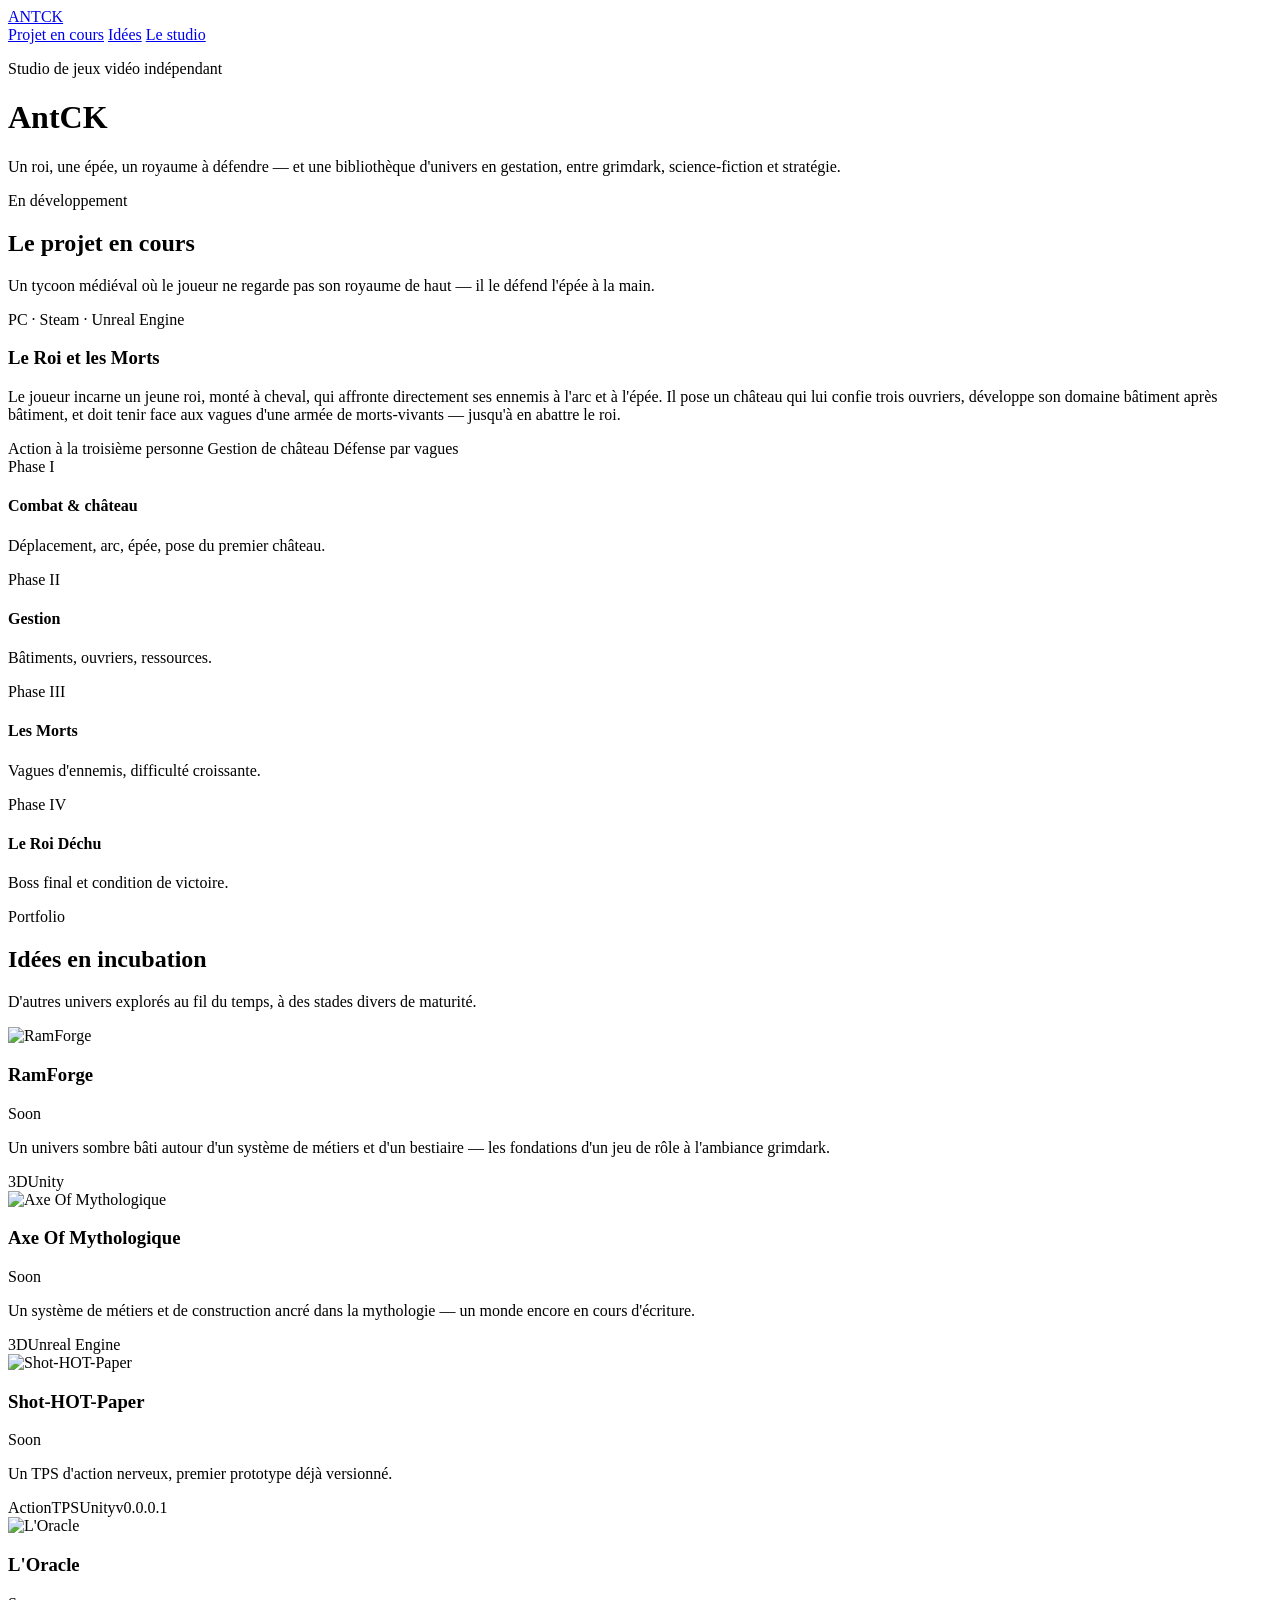
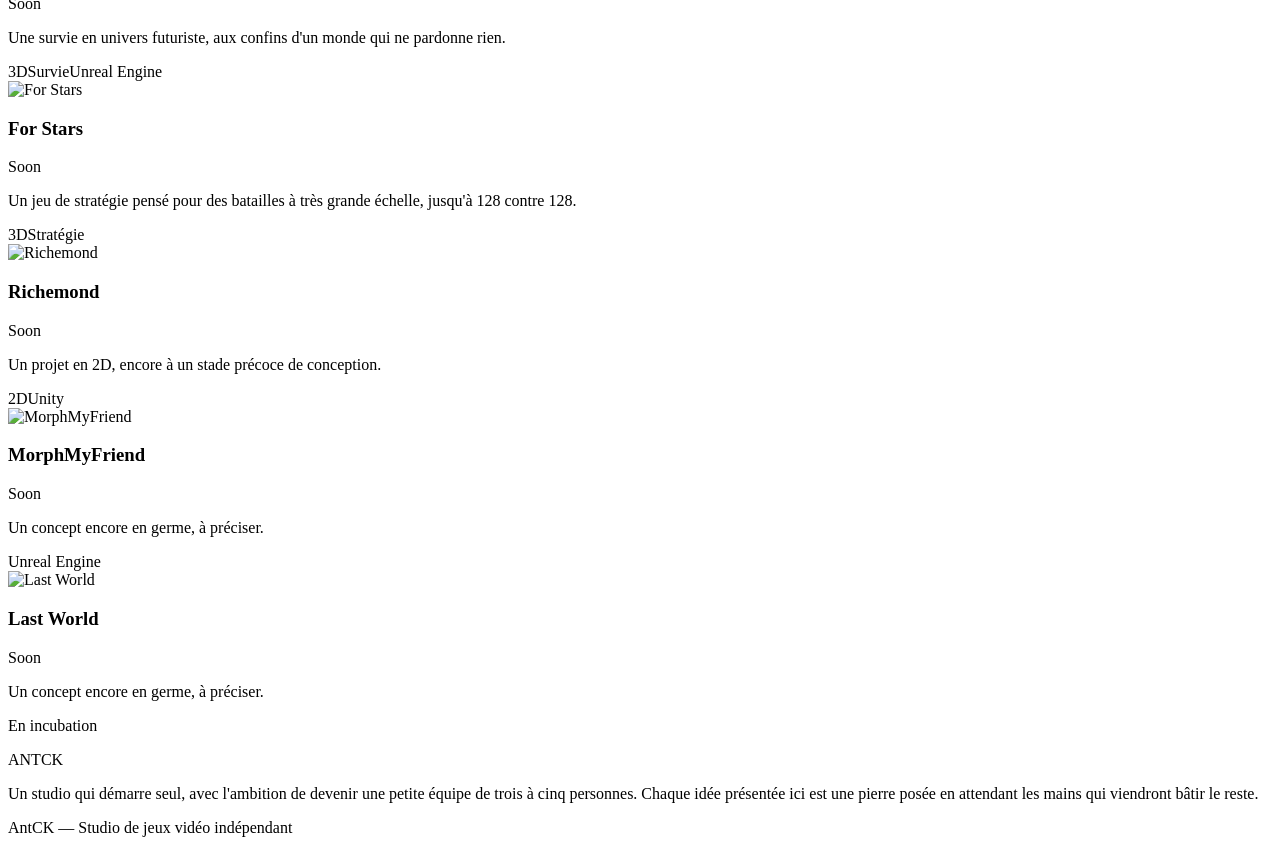
==== index.html @ a29fc3ea "Add files via upload" ====
<!DOCTYPE html>
<html lang="fr">
<head>
<meta charset="UTF-8">
<meta name="viewport" content="width=device-width, initial-scale=1.0">
<title>AntCK — Studio de jeux vidéo</title>
<meta name="description" content="AntCK, studio de jeux vidéo indépendant. Idées, prototypes et projet en cours.">
<link rel="preconnect" href="https://fonts.googleapis.com">
<link rel="preconnect" href="https://fonts.gstatic.com" crossorigin>
<link href="https://fonts.googleapis.com/css2?family=Cinzel:wght@500;600;700&family=Spectral:ital,wght@0,400;0,500;1,400&family=JetBrains+Mono:wght@400;500&display=swap" rel="stylesheet">
<link rel="stylesheet" href="assets/css/style.css">
</head>
<body>
<div class="grain"></div>

<nav class="nav">
  <a href="#top" class="nav__mark">ANTCK</a>
  <div class="nav__links">
    <a href="#projet">Projet en cours</a>
    <a href="#idees">Idées</a>
    <a href="#studio">Le studio</a>
  </div>
</nav>

<header class="hero" id="top">
  <p class="hero__eyebrow">Studio de jeux vidéo indépendant</p>
  <h1 class="hero__title">AntCK</h1>
  <p class="hero__subtitle">Un roi, une épée, un royaume à défendre — et une bibliothèque d'univers en gestation, entre grimdark, science-fiction et stratégie.</p>
  <div class="hero__divider"></div>
</header>

<section class="section" id="projet">
  <div class="container">
    <div class="section__head">
      <p class="section__eyebrow">En développement</p>
      <h2 class="section__title">Le projet en cours</h2>
      <p class="section__lede">Un tycoon médiéval où le joueur ne regarde pas son royaume de haut — il le défend l'épée à la main.</p>
    </div>

    <article class="featured">
      <div class="featured__body">
        <span class="featured__tag">PC · Steam · Unreal Engine</span>
        <h3 class="featured__title">Le Roi et les Morts</h3>
        <p class="featured__desc">
          Le joueur incarne un jeune roi, monté à cheval, qui affronte directement ses ennemis à l'arc et à l'épée.
          Il pose un château qui lui confie trois ouvriers, développe son domaine bâtiment après bâtiment,
          et doit tenir face aux vagues d'une armée de morts-vivants — jusqu'à en abattre le roi.
        </p>
        <div class="featured__meta">
          <span class="pill">Action à la troisième personne</span>
          <span class="pill">Gestion de château</span>
          <span class="pill">Défense par vagues</span>
        </div>
      </div>
      <div class="phases">
        <div class="phase">
          <span class="phase__num">Phase I</span>
          <h4 class="phase__title">Combat &amp; château</h4>
          <p class="phase__desc">Déplacement, arc, épée, pose du premier château.</p>
        </div>
        <div class="phase">
          <span class="phase__num">Phase II</span>
          <h4 class="phase__title">Gestion</h4>
          <p class="phase__desc">Bâtiments, ouvriers, ressources.</p>
        </div>
        <div class="phase">
          <span class="phase__num">Phase III</span>
          <h4 class="phase__title">Les Morts</h4>
          <p class="phase__desc">Vagues d'ennemis, difficulté croissante.</p>
        </div>
        <div class="phase">
          <span class="phase__num">Phase IV</span>
          <h4 class="phase__title">Le Roi Déchu</h4>
          <p class="phase__desc">Boss final et condition de victoire.</p>
        </div>
      </div>
    </article>
  </div>
</section>

<section class="section" id="idees">
  <div class="container">
    <div class="section__head">
      <p class="section__eyebrow">Portfolio</p>
      <h2 class="section__title">Idées en incubation</h2>
      <p class="section__lede">D'autres univers explorés au fil du temps, à des stades divers de maturité.</p>
    </div>

    <div class="grid">

      <article class="card">
        <div class="card__image"><img src="assets/img/ramforge.jpg" alt="RamForge"></div>
        <div class="card__body">
          <div class="card__top">
            <h3 class="card__title">RamForge</h3>
            <span class="seal">Soon</span>
          </div>
          <p class="card__desc">Un univers sombre bâti autour d'un système de métiers et d'un bestiaire — les fondations d'un jeu de rôle à l'ambiance grimdark.</p>
          <div class="card__tags">
            <span class="tag">3D</span><span class="tag">Unity</span>
          </div>
        </div>
      </article>

      <article class="card">
        <div class="card__image"><img src="assets/img/axe-of-mythologique.jpg" alt="Axe Of Mythologique"></div>
        <div class="card__body">
          <div class="card__top">
            <h3 class="card__title">Axe Of Mythologique</h3>
            <span class="seal">Soon</span>
          </div>
          <p class="card__desc">Un système de métiers et de construction ancré dans la mythologie — un monde encore en cours d'écriture.</p>
          <div class="card__tags">
            <span class="tag">3D</span><span class="tag">Unreal Engine</span>
          </div>
        </div>
      </article>

      <article class="card">
        <div class="card__image"><img src="assets/img/shot-hot-paper.jpg" alt="Shot-HOT-Paper"></div>
        <div class="card__body">
          <div class="card__top">
            <h3 class="card__title">Shot-HOT-Paper</h3>
            <span class="seal">Soon</span>
          </div>
          <p class="card__desc">Un TPS d'action nerveux, premier prototype déjà versionné.</p>
          <div class="card__tags">
            <span class="tag">Action</span><span class="tag">TPS</span><span class="tag">Unity</span><span class="tag">v0.0.0.1</span>
          </div>
        </div>
      </article>

      <article class="card">
        <div class="card__image"><img src="assets/img/loracle.jpg" alt="L'Oracle"></div>
        <div class="card__body">
          <div class="card__top">
            <h3 class="card__title">L'Oracle</h3>
            <span class="seal">Soon</span>
          </div>
          <p class="card__desc">Une survie en univers futuriste, aux confins d'un monde qui ne pardonne rien.</p>
          <div class="card__tags">
            <span class="tag">3D</span><span class="tag">Survie</span><span class="tag">Unreal Engine</span>
          </div>
        </div>
      </article>

      <article class="card">
        <div class="card__image"><img src="assets/img/for-stars.jpg" alt="For Stars"></div>
        <div class="card__body">
          <div class="card__top">
            <h3 class="card__title">For Stars</h3>
            <span class="seal">Soon</span>
          </div>
          <p class="card__desc">Un jeu de stratégie pensé pour des batailles à très grande échelle, jusqu'à 128 contre 128.</p>
          <div class="card__tags">
            <span class="tag">3D</span><span class="tag">Stratégie</span>
          </div>
        </div>
      </article>

      <article class="card">
        <div class="card__image"><img src="assets/img/richemond.jpg" alt="Richemond"></div>
        <div class="card__body">
          <div class="card__top">
            <h3 class="card__title">Richemond</h3>
            <span class="seal">Soon</span>
          </div>
          <p class="card__desc">Un projet en 2D, encore à un stade précoce de conception.</p>
          <div class="card__tags">
            <span class="tag">2D</span><span class="tag">Unity</span>
          </div>
        </div>
      </article>

      <article class="card">
        <div class="card__image"><img src="assets/img/morphmyfriend.jpg" alt="MorphMyFriend"></div>
        <div class="card__body">
          <div class="card__top">
            <h3 class="card__title">MorphMyFriend</h3>
            <span class="seal">Soon</span>
          </div>
          <p class="card__desc">Un concept encore en germe, à préciser.</p>
          <div class="card__tags">
            <span class="tag">Unreal Engine</span>
          </div>
        </div>
      </article>

      <article class="card">
        <div class="card__image"><img src="assets/img/last-world.jpg" alt="Last World"></div>
        <div class="card__body">
          <div class="card__top">
            <h3 class="card__title">Last World</h3>
            <span class="seal">Soon</span>
          </div>
          <p class="card__desc">Un concept encore en germe, à préciser.</p>
          <div class="card__tags">
            <span class="tag">En incubation</span>
          </div>
        </div>
      </article>

    </div>
  </div>
</section>

<section class="section" id="studio">
  <div class="container studio">
    <p class="studio__name">ANTCK</p>
    <p class="studio__text">
      Un studio qui démarre seul, avec l'ambition de devenir une petite équipe de trois à cinq personnes.
      Chaque idée présentée ici est une pierre posée en attendant les mains qui viendront bâtir le reste.
    </p>
  </div>
</section>

<footer class="footer">
  AntCK — Studio de jeux vidéo indépendant
</footer>

</body>
</html>
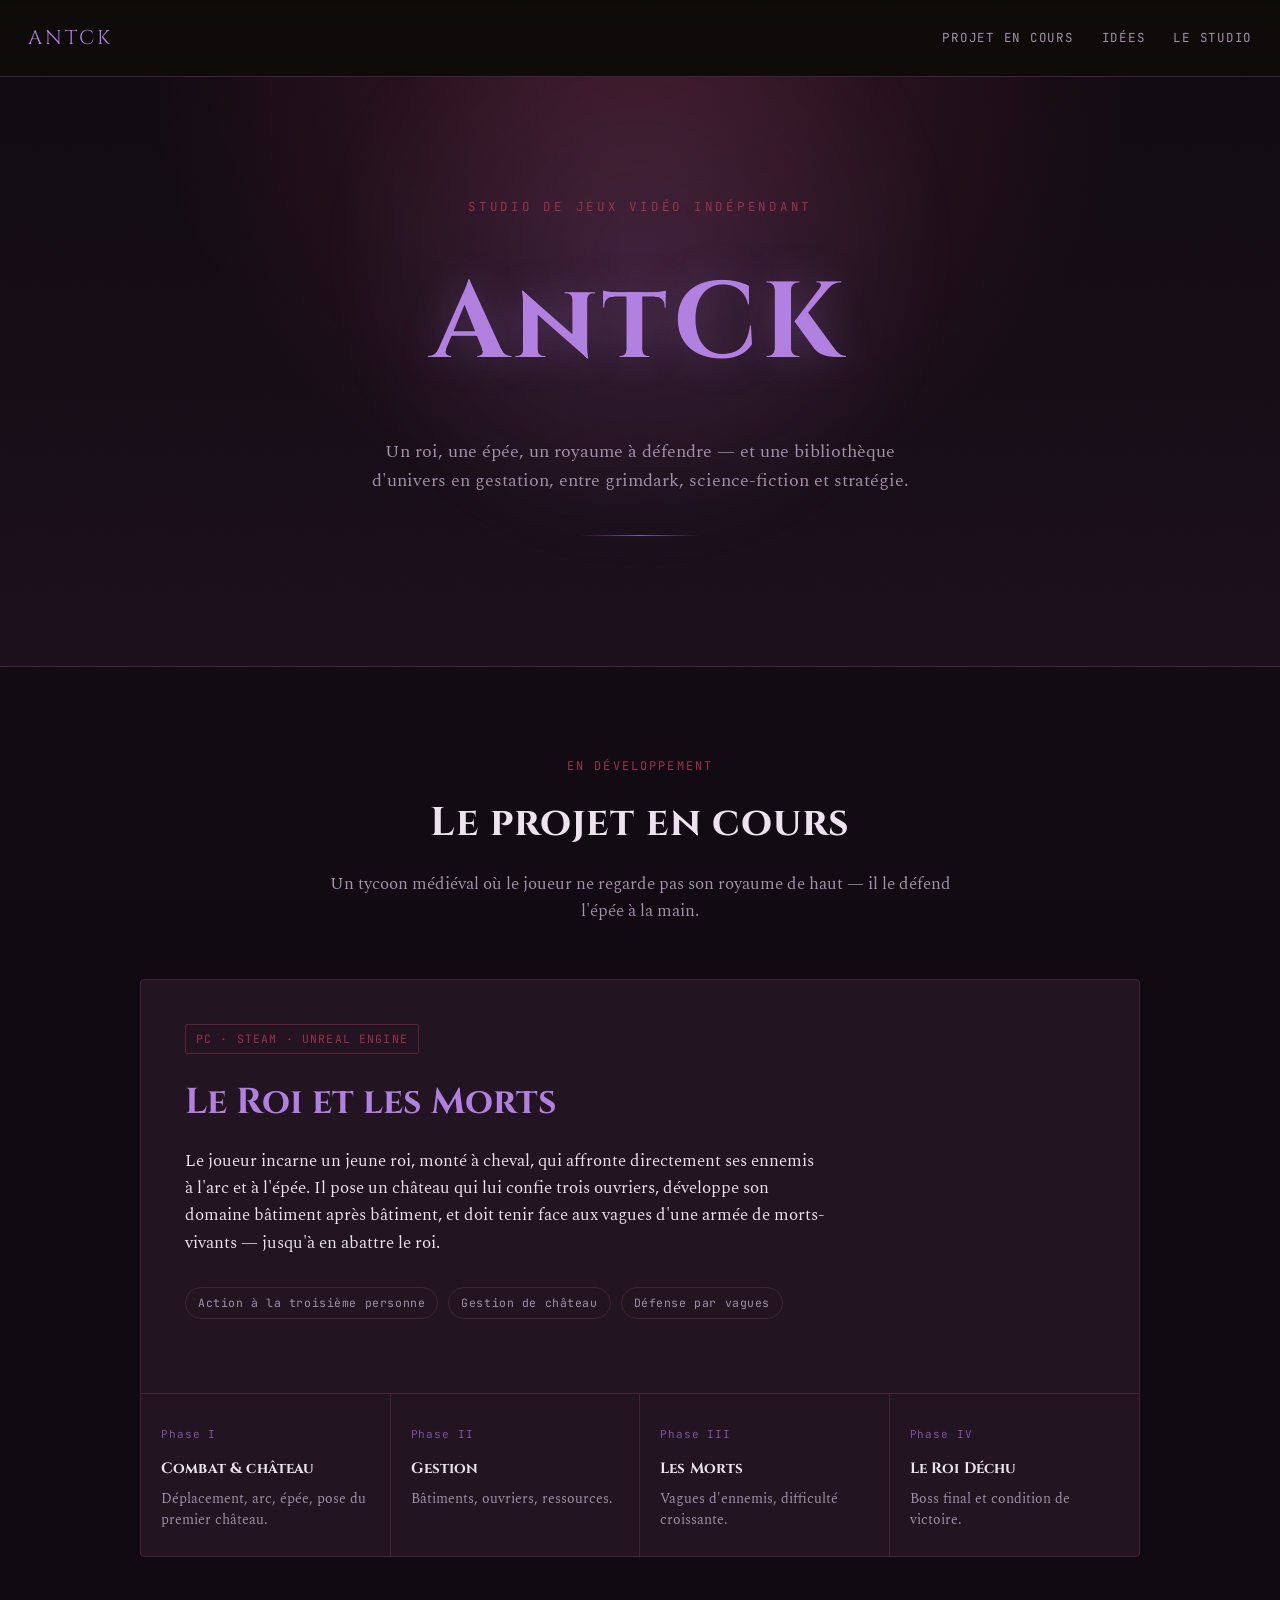
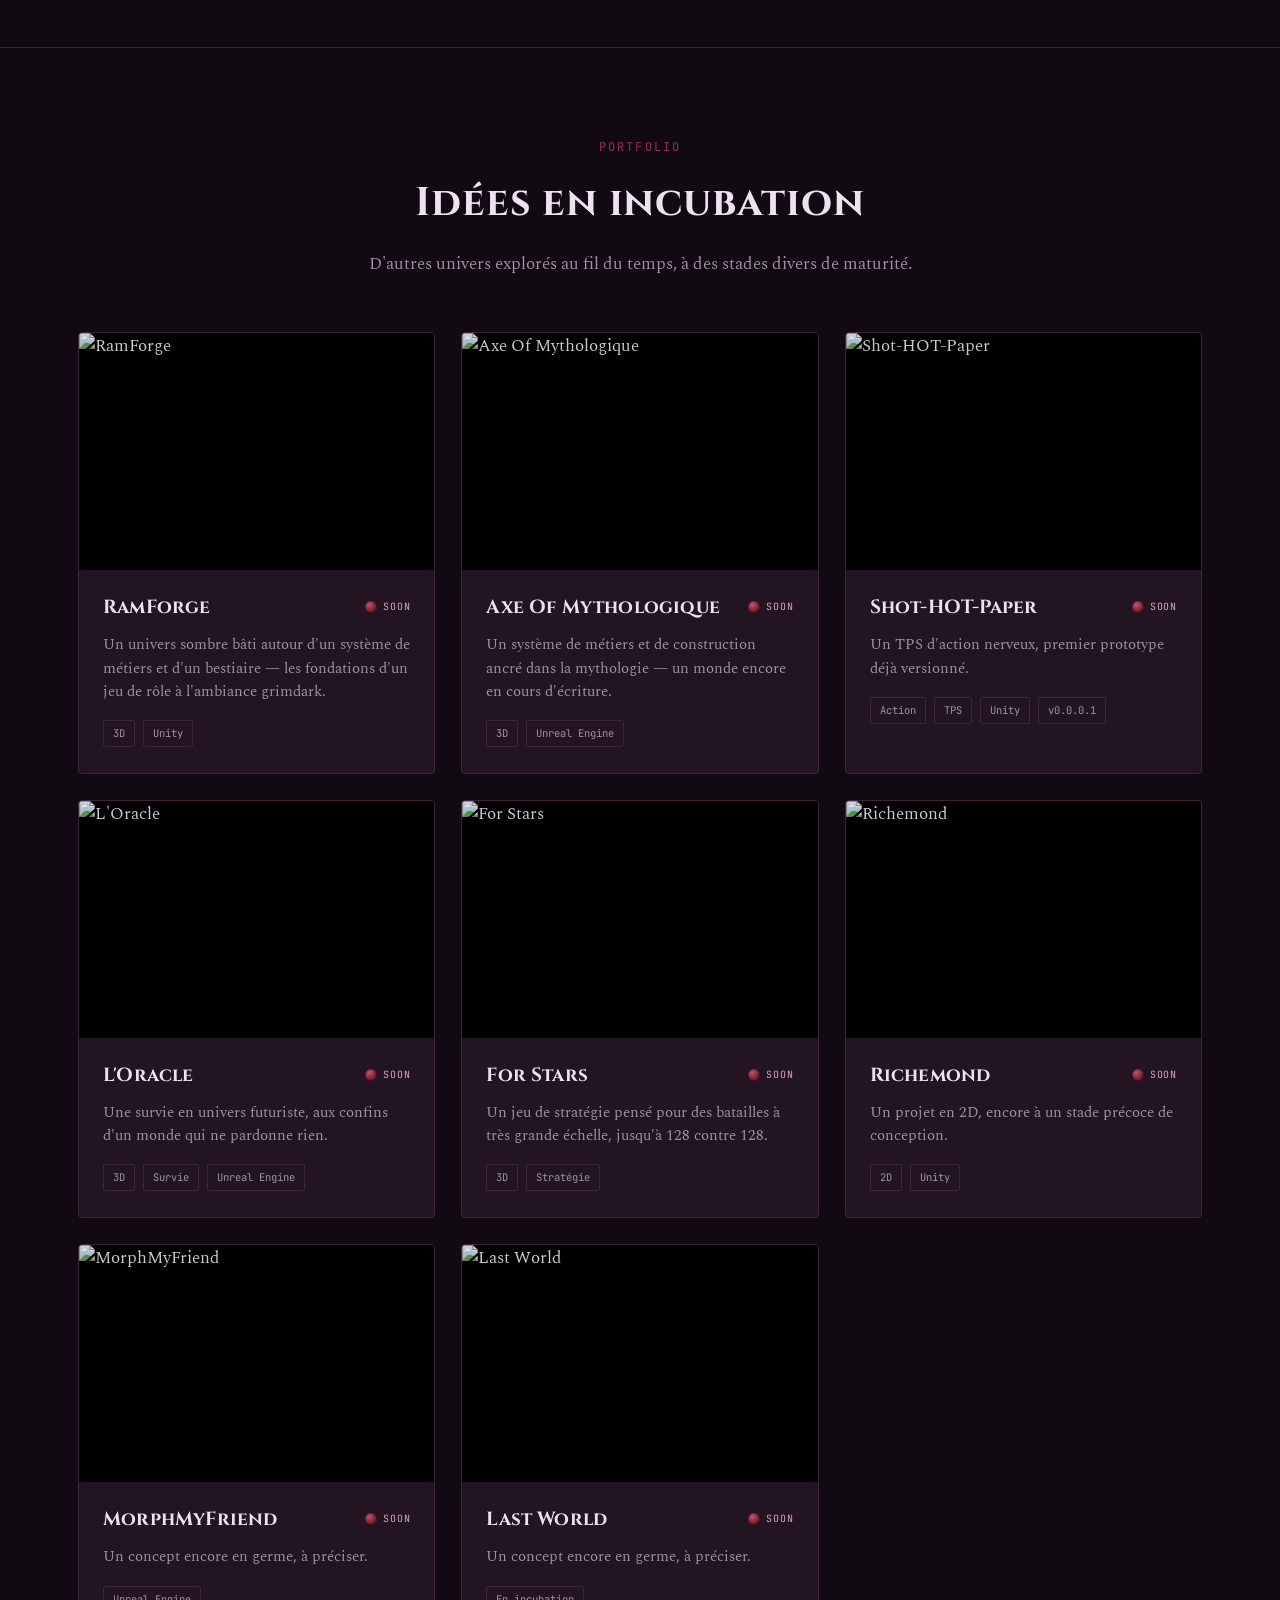
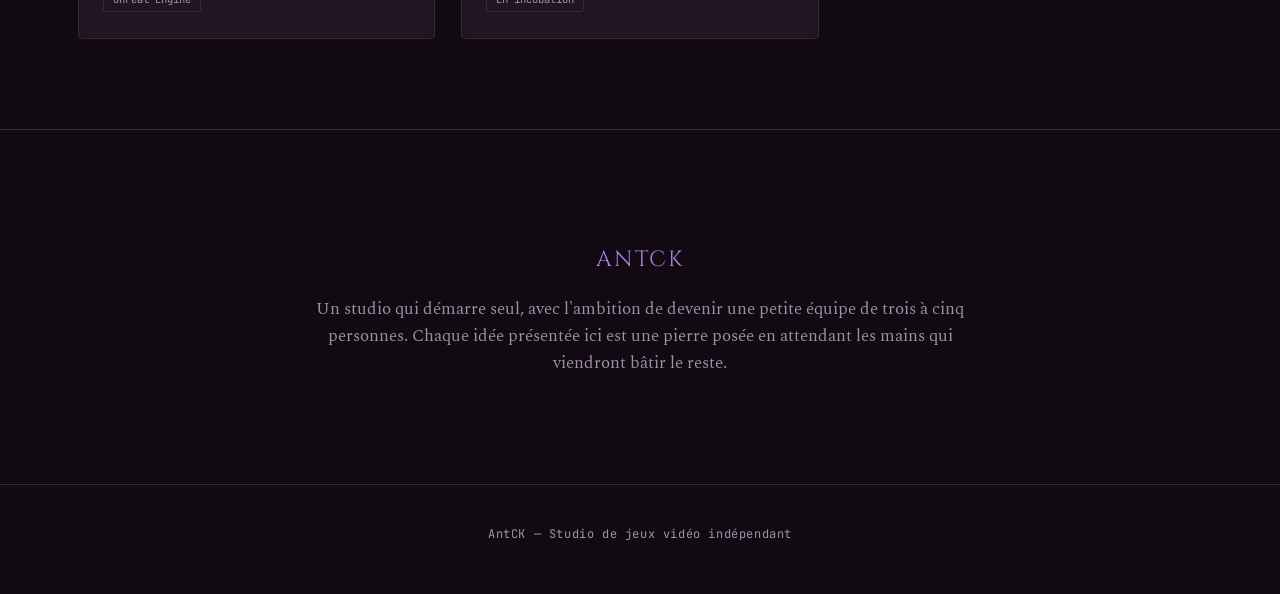
==== commit eb0c455a: "Update image source paths in index.html" ====
--- a/index.html
+++ b/index.html
@@ -8,7 +8,7 @@
 <link rel="preconnect" href="https://fonts.googleapis.com">
 <link rel="preconnect" href="https://fonts.gstatic.com" crossorigin>
 <link href="https://fonts.googleapis.com/css2?family=Cinzel:wght@500;600;700&family=Spectral:ital,wght@0,400;0,500;1,400&family=JetBrains+Mono:wght@400;500&display=swap" rel="stylesheet">
-<link rel="stylesheet" href="assets/css/style.css">
+<link rel="stylesheet" href="style.css">
 </head>
 <body>
 <div class="grain"></div>
@@ -89,7 +89,7 @@
     <div class="grid">
 
       <article class="card">
-        <div class="card__image"><img src="assets/img/ramforge.jpg" alt="RamForge"></div>
+        <div class="card__image"><img src="ramforge.jpg" alt="RamForge"></div>
         <div class="card__body">
           <div class="card__top">
             <h3 class="card__title">RamForge</h3>
@@ -103,7 +103,7 @@
       </article>
 
       <article class="card">
-        <div class="card__image"><img src="assets/img/axe-of-mythologique.jpg" alt="Axe Of Mythologique"></div>
+        <div class="card__image"><img src="axe-of-mythologique.jpg" alt="Axe Of Mythologique"></div>
         <div class="card__body">
           <div class="card__top">
             <h3 class="card__title">Axe Of Mythologique</h3>
@@ -117,7 +117,7 @@
       </article>
 
       <article class="card">
-        <div class="card__image"><img src="assets/img/shot-hot-paper.jpg" alt="Shot-HOT-Paper"></div>
+        <div class="card__image"><img src="shot-hot-paper.jpg" alt="Shot-HOT-Paper"></div>
         <div class="card__body">
           <div class="card__top">
             <h3 class="card__title">Shot-HOT-Paper</h3>
@@ -131,7 +131,7 @@
       </article>
 
       <article class="card">
-        <div class="card__image"><img src="assets/img/loracle.jpg" alt="L'Oracle"></div>
+        <div class="card__image"><img src="loracle.jpg" alt="L'Oracle"></div>
         <div class="card__body">
           <div class="card__top">
             <h3 class="card__title">L'Oracle</h3>
@@ -145,7 +145,7 @@
       </article>
 
       <article class="card">
-        <div class="card__image"><img src="assets/img/for-stars.jpg" alt="For Stars"></div>
+        <div class="card__image"><img src="for-stars.jpg" alt="For Stars"></div>
         <div class="card__body">
           <div class="card__top">
             <h3 class="card__title">For Stars</h3>
@@ -159,7 +159,7 @@
       </article>
 
       <article class="card">
-        <div class="card__image"><img src="assets/img/richemond.jpg" alt="Richemond"></div>
+        <div class="card__image"><img src="richemond.jpg" alt="Richemond"></div>
         <div class="card__body">
           <div class="card__top">
             <h3 class="card__title">Richemond</h3>
@@ -173,7 +173,7 @@
       </article>
 
       <article class="card">
-        <div class="card__image"><img src="assets/img/morphmyfriend.jpg" alt="MorphMyFriend"></div>
+        <div class="card__image"><img src="morphmyfriend.jpg" alt="MorphMyFriend"></div>
         <div class="card__body">
           <div class="card__top">
             <h3 class="card__title">MorphMyFriend</h3>
@@ -187,7 +187,7 @@
       </article>
 
       <article class="card">
-        <div class="card__image"><img src="assets/img/last-world.jpg" alt="Last World"></div>
+        <div class="card__image"><img src="last-world.jpg" alt="Last World"></div>
         <div class="card__body">
           <div class="card__top">
             <h3 class="card__title">Last World</h3>
--- a/style.css
+++ b/style.css
@@ -0,0 +1,419 @@
+/* =========================================================
+   AntCK — style tokens
+   Couleur : nuit aubergine + violet royal + bordeaux profond
+   Type    : Cinzel (display, capitales gravées) / Spectral (corps)
+             / JetBrains Mono (étiquettes, statuts)
+   Signature : sceau de cire bordeaux posé sur chaque statut
+   ========================================================= */
+
+:root {
+  --bg:         #110a12;
+  --bg-alt:     #1b0f1b;
+  --bg-card:    #221420;
+  --line:       #3d2438;
+  --gold:       #b07fe0;
+  --gold-dim:   #7c53a3;
+  --ember:      #9c3049;
+  --ember-dim:  #601f30;
+  --ink:        #ece3ee;
+  --muted:      #a290a8;
+  --seal:       #6e1526;
+
+  --display: "Cinzel", serif;
+  --body:    "Spectral", serif;
+  --mono:    "JetBrains Mono", monospace;
+}
+
+* { box-sizing: border-box; }
+
+html { scroll-behavior: smooth; }
+
+body {
+  margin: 0;
+  background: var(--bg);
+  color: var(--ink);
+  font-family: var(--body);
+  font-size: 17px;
+  line-height: 1.6;
+}
+
+img { max-width: 100%; display: block; }
+
+a { color: inherit; }
+
+.container {
+  max-width: 1180px;
+  margin: 0 auto;
+  padding: 0 28px;
+}
+
+/* ---------- Ambient texture ---------- */
+.grain {
+  position: fixed;
+  inset: 0;
+  pointer-events: none;
+  z-index: 5;
+  opacity: 0.05;
+  background-image: url("data:image/svg+xml,%3Csvg xmlns='http://www.w3.org/2000/svg' width='120' height='120'%3E%3Cfilter id='n'%3E%3CfeTurbulence type='fractalNoise' baseFrequency='0.9' numOctaves='2' stitchTiles='stitch'/%3E%3C/filter%3E%3Crect width='100%25' height='100%25' filter='url(%23n)'/%3E%3C/svg%3E");
+  mix-blend-mode: overlay;
+}
+
+/* ---------- Nav ---------- */
+.nav {
+  position: sticky;
+  top: 0;
+  z-index: 20;
+  display: flex;
+  align-items: center;
+  justify-content: space-between;
+  padding: 22px 28px;
+  background: linear-gradient(to bottom, rgba(14,12,9,0.96), rgba(14,12,9,0.75));
+  border-bottom: 1px solid var(--line);
+  backdrop-filter: blur(6px);
+}
+
+.nav__mark {
+  font-family: var(--display);
+  letter-spacing: 0.14em;
+  font-size: 20px;
+  color: var(--gold);
+  text-decoration: none;
+}
+
+.nav__links {
+  display: flex;
+  gap: 28px;
+  font-family: var(--mono);
+  font-size: 12.5px;
+  letter-spacing: 0.06em;
+  text-transform: uppercase;
+}
+
+.nav__links a { text-decoration: none; color: var(--muted); transition: color 0.2s ease; }
+.nav__links a:hover { color: var(--gold); }
+
+/* ---------- Hero ---------- */
+.hero {
+  position: relative;
+  padding: 120px 28px 90px;
+  text-align: center;
+  overflow: hidden;
+  background:
+    radial-gradient(ellipse at 50% -10%, rgba(156,48,73,0.30), transparent 55%),
+    linear-gradient(180deg, var(--bg) 0%, var(--bg-alt) 100%);
+}
+
+.hero::before {
+  content: "";
+  position: absolute;
+  left: 50%;
+  top: 30%;
+  width: 640px;
+  height: 640px;
+  transform: translate(-50%, -50%);
+  background: radial-gradient(circle, rgba(176,127,224,0.14), transparent 70%);
+  filter: blur(4px);
+}
+
+.hero__eyebrow {
+  position: relative;
+  font-family: var(--mono);
+  font-size: 12.5px;
+  letter-spacing: 0.22em;
+  text-transform: uppercase;
+  color: var(--ember);
+  margin: 0 0 22px;
+}
+
+.hero__title {
+  position: relative;
+  font-family: var(--display);
+  font-size: clamp(52px, 9vw, 108px);
+  letter-spacing: 0.05em;
+  margin: 0;
+  color: var(--gold);
+  text-shadow: 0 0 40px rgba(176,127,224,0.30);
+}
+
+.hero__subtitle {
+  position: relative;
+  max-width: 560px;
+  margin: 26px auto 0;
+  color: var(--muted);
+  font-size: 18px;
+}
+
+.hero__divider {
+  position: relative;
+  width: 120px;
+  height: 1px;
+  margin: 40px auto;
+  background: linear-gradient(90deg, transparent, var(--gold-dim), transparent);
+}
+
+/* ---------- Section headers ---------- */
+.section {
+  padding: 90px 28px;
+  border-top: 1px solid var(--line);
+}
+
+.section__head {
+  max-width: 640px;
+  margin: 0 auto 54px;
+  text-align: center;
+}
+
+.section__eyebrow {
+  font-family: var(--mono);
+  font-size: 12px;
+  letter-spacing: 0.18em;
+  text-transform: uppercase;
+  color: var(--ember);
+  margin: 0 0 14px;
+}
+
+.section__title {
+  font-family: var(--display);
+  font-size: clamp(28px, 4vw, 40px);
+  color: var(--ink);
+  margin: 0 0 16px;
+  letter-spacing: 0.02em;
+}
+
+.section__lede {
+  color: var(--muted);
+  margin: 0;
+}
+
+/* ---------- Featured project ---------- */
+.featured {
+  max-width: 1000px;
+  margin: 0 auto;
+  background: var(--bg-card);
+  border: 1px solid var(--line);
+  border-radius: 4px;
+  overflow: hidden;
+  display: grid;
+  grid-template-columns: 1fr;
+}
+
+.featured__body { padding: 44px 44px 40px; }
+
+.featured__tag {
+  display: inline-flex;
+  align-items: center;
+  gap: 8px;
+  font-family: var(--mono);
+  font-size: 11.5px;
+  letter-spacing: 0.1em;
+  text-transform: uppercase;
+  color: var(--ember);
+  border: 1px solid var(--ember-dim);
+  padding: 5px 10px;
+  border-radius: 2px;
+  margin-bottom: 20px;
+}
+
+.featured__title {
+  font-family: var(--display);
+  font-size: clamp(26px, 3.4vw, 36px);
+  color: var(--gold);
+  margin: 0 0 16px;
+}
+
+.featured__desc {
+  color: var(--ink);
+  max-width: 640px;
+  margin: 0 0 30px;
+}
+
+.featured__meta {
+  display: flex;
+  flex-wrap: wrap;
+  gap: 10px;
+  margin-bottom: 34px;
+}
+
+.pill {
+  font-family: var(--mono);
+  font-size: 11.5px;
+  letter-spacing: 0.05em;
+  color: var(--muted);
+  border: 1px solid var(--line);
+  padding: 6px 12px;
+  border-radius: 20px;
+}
+
+/* Phase timeline — a real sequence, so numbering is meaningful here */
+.phases {
+  display: grid;
+  grid-template-columns: repeat(4, 1fr);
+  gap: 0;
+  border-top: 1px solid var(--line);
+}
+
+.phase {
+  padding: 26px 20px;
+  border-right: 1px solid var(--line);
+  position: relative;
+}
+
+.phase:last-child { border-right: none; }
+
+.phase__num {
+  font-family: var(--mono);
+  font-size: 11px;
+  color: var(--gold-dim);
+  letter-spacing: 0.08em;
+}
+
+.phase__title {
+  font-family: var(--display);
+  font-size: 15px;
+  color: var(--ink);
+  margin: 10px 0 8px;
+  letter-spacing: 0.01em;
+}
+
+.phase__desc {
+  font-size: 13.5px;
+  color: var(--muted);
+  margin: 0;
+  line-height: 1.5;
+}
+
+/* ---------- Idea grid ---------- */
+.grid {
+  max-width: 1180px;
+  margin: 0 auto;
+  display: grid;
+  grid-template-columns: repeat(auto-fill, minmax(300px, 1fr));
+  gap: 26px;
+}
+
+.card {
+  background: var(--bg-card);
+  border: 1px solid var(--line);
+  border-radius: 4px;
+  overflow: hidden;
+  transition: border-color 0.25s ease, transform 0.25s ease;
+}
+
+.card:hover {
+  border-color: var(--gold-dim);
+  transform: translateY(-3px);
+}
+
+.card__image {
+  aspect-ratio: 3 / 2;
+  overflow: hidden;
+  background: #000;
+}
+
+.card__image img {
+  width: 100%;
+  height: 100%;
+  object-fit: cover;
+  opacity: 0.88;
+}
+
+.card__body { padding: 22px 24px 26px; }
+
+.card__top {
+  display: flex;
+  align-items: center;
+  justify-content: space-between;
+  margin-bottom: 12px;
+}
+
+.card__title {
+  font-family: var(--display);
+  font-size: 19px;
+  color: var(--ink);
+  margin: 0;
+  letter-spacing: 0.01em;
+}
+
+/* Signature element: wax-seal status marker */
+.seal {
+  display: inline-flex;
+  align-items: center;
+  gap: 6px;
+  font-family: var(--mono);
+  font-size: 10px;
+  letter-spacing: 0.08em;
+  text-transform: uppercase;
+  color: #d9a9c0;
+  flex-shrink: 0;
+}
+
+.seal::before {
+  content: "";
+  width: 12px;
+  height: 12px;
+  border-radius: 50%;
+  background: radial-gradient(circle at 35% 30%, #c05270, var(--seal) 70%);
+  box-shadow: inset 0 0 0 1px rgba(0,0,0,0.3);
+}
+
+.card__desc {
+  font-size: 14.5px;
+  color: var(--muted);
+  margin: 0 0 16px;
+}
+
+.card__tags {
+  display: flex;
+  flex-wrap: wrap;
+  gap: 8px;
+}
+
+.tag {
+  font-family: var(--mono);
+  font-size: 10.5px;
+  color: var(--muted);
+  border: 1px solid var(--line);
+  padding: 4px 9px;
+  border-radius: 2px;
+}
+
+/* ---------- Studio section ---------- */
+.studio {
+  max-width: 720px;
+  margin: 0 auto;
+  text-align: center;
+}
+
+.studio__name {
+  font-family: var(--display);
+  font-size: 22px;
+  color: var(--gold);
+  letter-spacing: 0.08em;
+  margin-bottom: 18px;
+}
+
+.studio__text { color: var(--muted); }
+
+/* ---------- Footer ---------- */
+.footer {
+  padding: 40px 28px 50px;
+  text-align: center;
+  border-top: 1px solid var(--line);
+  color: var(--muted);
+  font-family: var(--mono);
+  font-size: 12px;
+  letter-spacing: 0.05em;
+}
+
+/* ---------- Responsive ---------- */
+@media (max-width: 700px) {
+  .phases { grid-template-columns: 1fr 1fr; }
+  .phase { border-bottom: 1px solid var(--line); }
+  .phase:nth-child(2n) { border-right: none; }
+  .nav__links { display: none; }
+}
+
+@media (prefers-reduced-motion: reduce) {
+  html { scroll-behavior: auto; }
+  .card { transition: none; }
+}
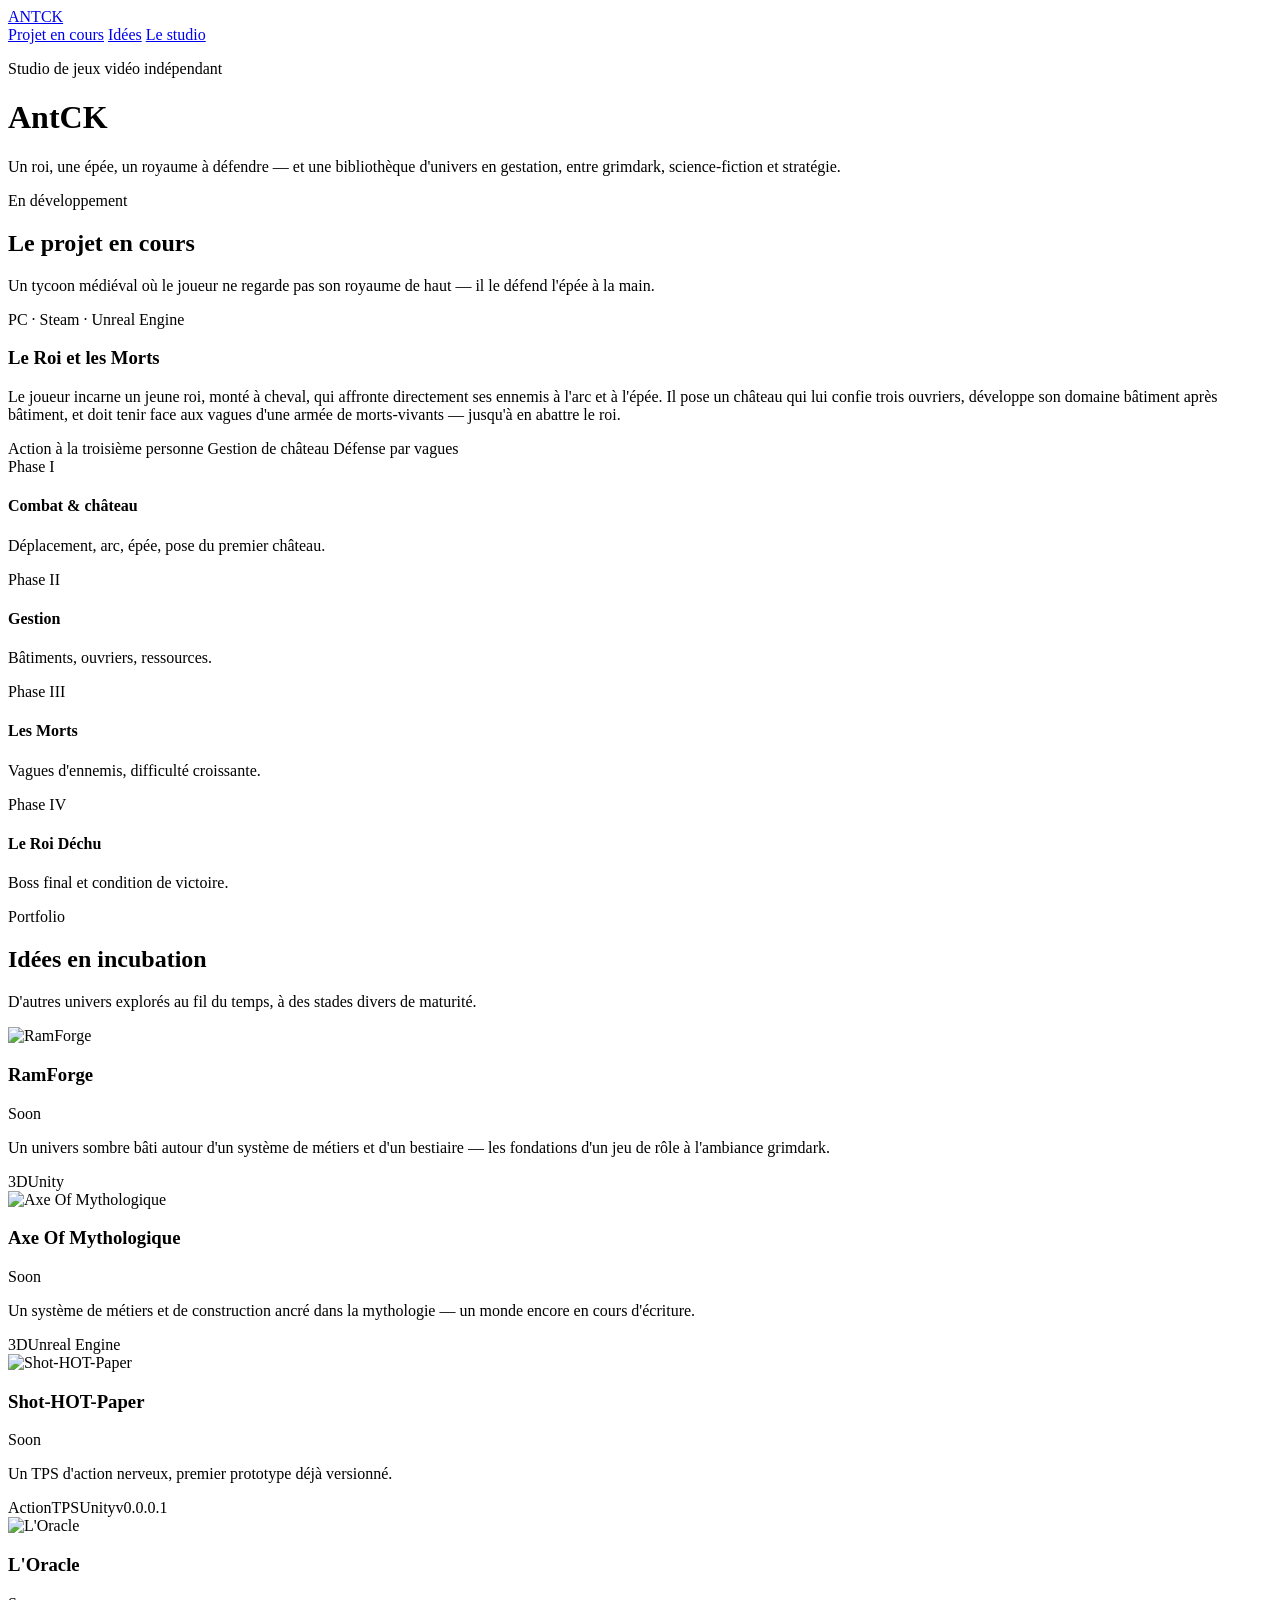
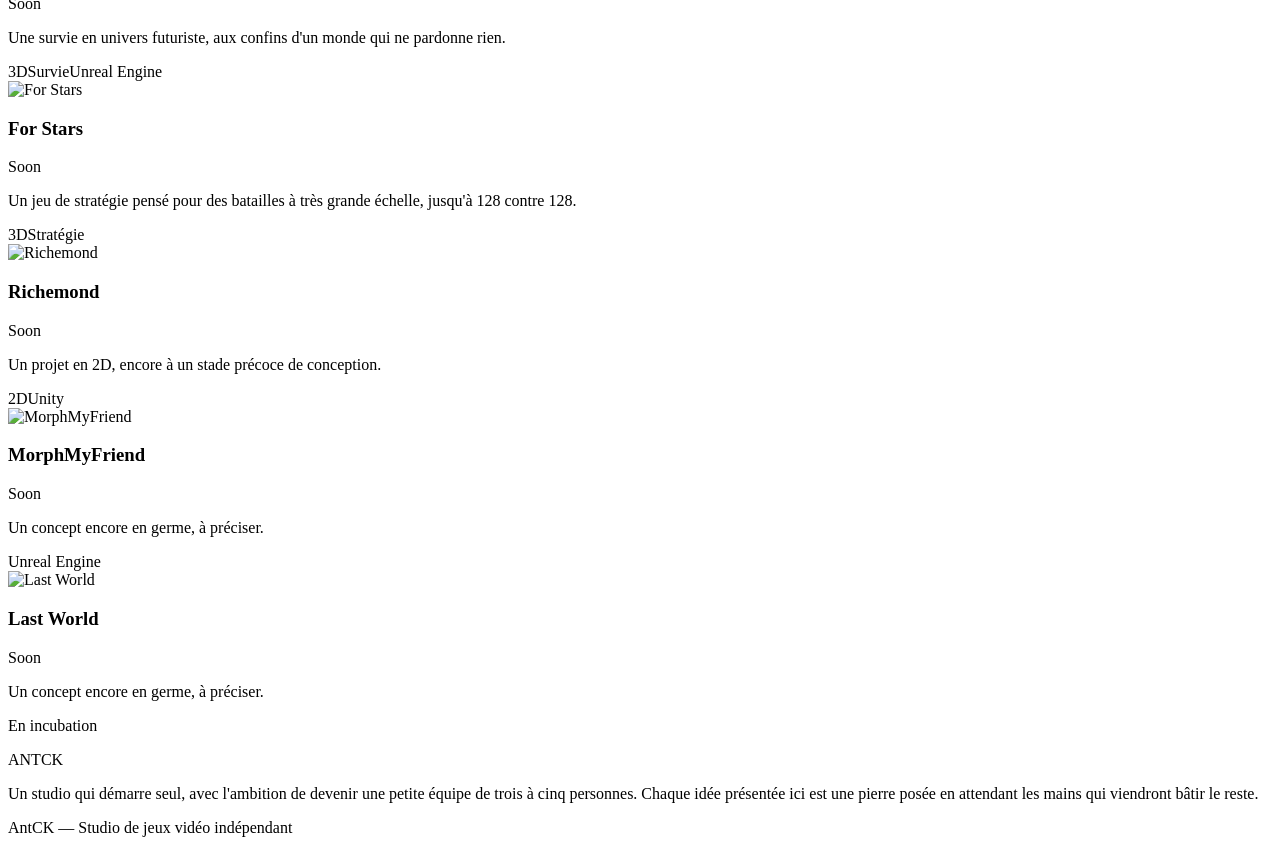
==== commit 3bbc4123: "Add files via upload" ====
--- a/index.html
+++ b/index.html
@@ -8,7 +8,7 @@
 <link rel="preconnect" href="https://fonts.googleapis.com">
 <link rel="preconnect" href="https://fonts.gstatic.com" crossorigin>
 <link href="https://fonts.googleapis.com/css2?family=Cinzel:wght@500;600;700&family=Spectral:ital,wght@0,400;0,500;1,400&family=JetBrains+Mono:wght@400;500&display=swap" rel="stylesheet">
-<link rel="stylesheet" href="style.css">
+<link rel="stylesheet" href="assets/css/style.css">
 </head>
 <body>
 <div class="grain"></div>
@@ -89,7 +89,7 @@
     <div class="grid">
 
       <article class="card">
-        <div class="card__image"><img src="ramforge.jpg" alt="RamForge"></div>
+        <div class="card__image"><img src="assets/img/ramforge.jpg" alt="RamForge"></div>
         <div class="card__body">
           <div class="card__top">
             <h3 class="card__title">RamForge</h3>
@@ -103,7 +103,7 @@
       </article>
 
       <article class="card">
-        <div class="card__image"><img src="axe-of-mythologique.jpg" alt="Axe Of Mythologique"></div>
+        <div class="card__image"><img src="assets/img/axe-of-mythologique.jpg" alt="Axe Of Mythologique"></div>
         <div class="card__body">
           <div class="card__top">
             <h3 class="card__title">Axe Of Mythologique</h3>
@@ -117,7 +117,7 @@
       </article>
 
       <article class="card">
-        <div class="card__image"><img src="shot-hot-paper.jpg" alt="Shot-HOT-Paper"></div>
+        <div class="card__image"><img src="assets/img/shot-hot-paper.jpg" alt="Shot-HOT-Paper"></div>
         <div class="card__body">
           <div class="card__top">
             <h3 class="card__title">Shot-HOT-Paper</h3>
@@ -131,7 +131,7 @@
       </article>
 
       <article class="card">
-        <div class="card__image"><img src="loracle.jpg" alt="L'Oracle"></div>
+        <div class="card__image"><img src="assets/img/loracle.jpg" alt="L'Oracle"></div>
         <div class="card__body">
           <div class="card__top">
             <h3 class="card__title">L'Oracle</h3>
@@ -145,7 +145,7 @@
       </article>
 
       <article class="card">
-        <div class="card__image"><img src="for-stars.jpg" alt="For Stars"></div>
+        <div class="card__image"><img src="assets/img/for-stars.jpg" alt="For Stars"></div>
         <div class="card__body">
           <div class="card__top">
             <h3 class="card__title">For Stars</h3>
@@ -159,7 +159,7 @@
       </article>
 
       <article class="card">
-        <div class="card__image"><img src="richemond.jpg" alt="Richemond"></div>
+        <div class="card__image"><img src="assets/img/richemond.jpg" alt="Richemond"></div>
         <div class="card__body">
           <div class="card__top">
             <h3 class="card__title">Richemond</h3>
@@ -173,7 +173,7 @@
       </article>
 
       <article class="card">
-        <div class="card__image"><img src="morphmyfriend.jpg" alt="MorphMyFriend"></div>
+        <div class="card__image"><img src="assets/img/morphmyfriend.jpg" alt="MorphMyFriend"></div>
         <div class="card__body">
           <div class="card__top">
             <h3 class="card__title">MorphMyFriend</h3>
@@ -187,7 +187,7 @@
       </article>
 
       <article class="card">
-        <div class="card__image"><img src="last-world.jpg" alt="Last World"></div>
+        <div class="card__image"><img src="assets/img/last-world.jpg" alt="Last World"></div>
         <div class="card__body">
           <div class="card__top">
             <h3 class="card__title">Last World</h3>
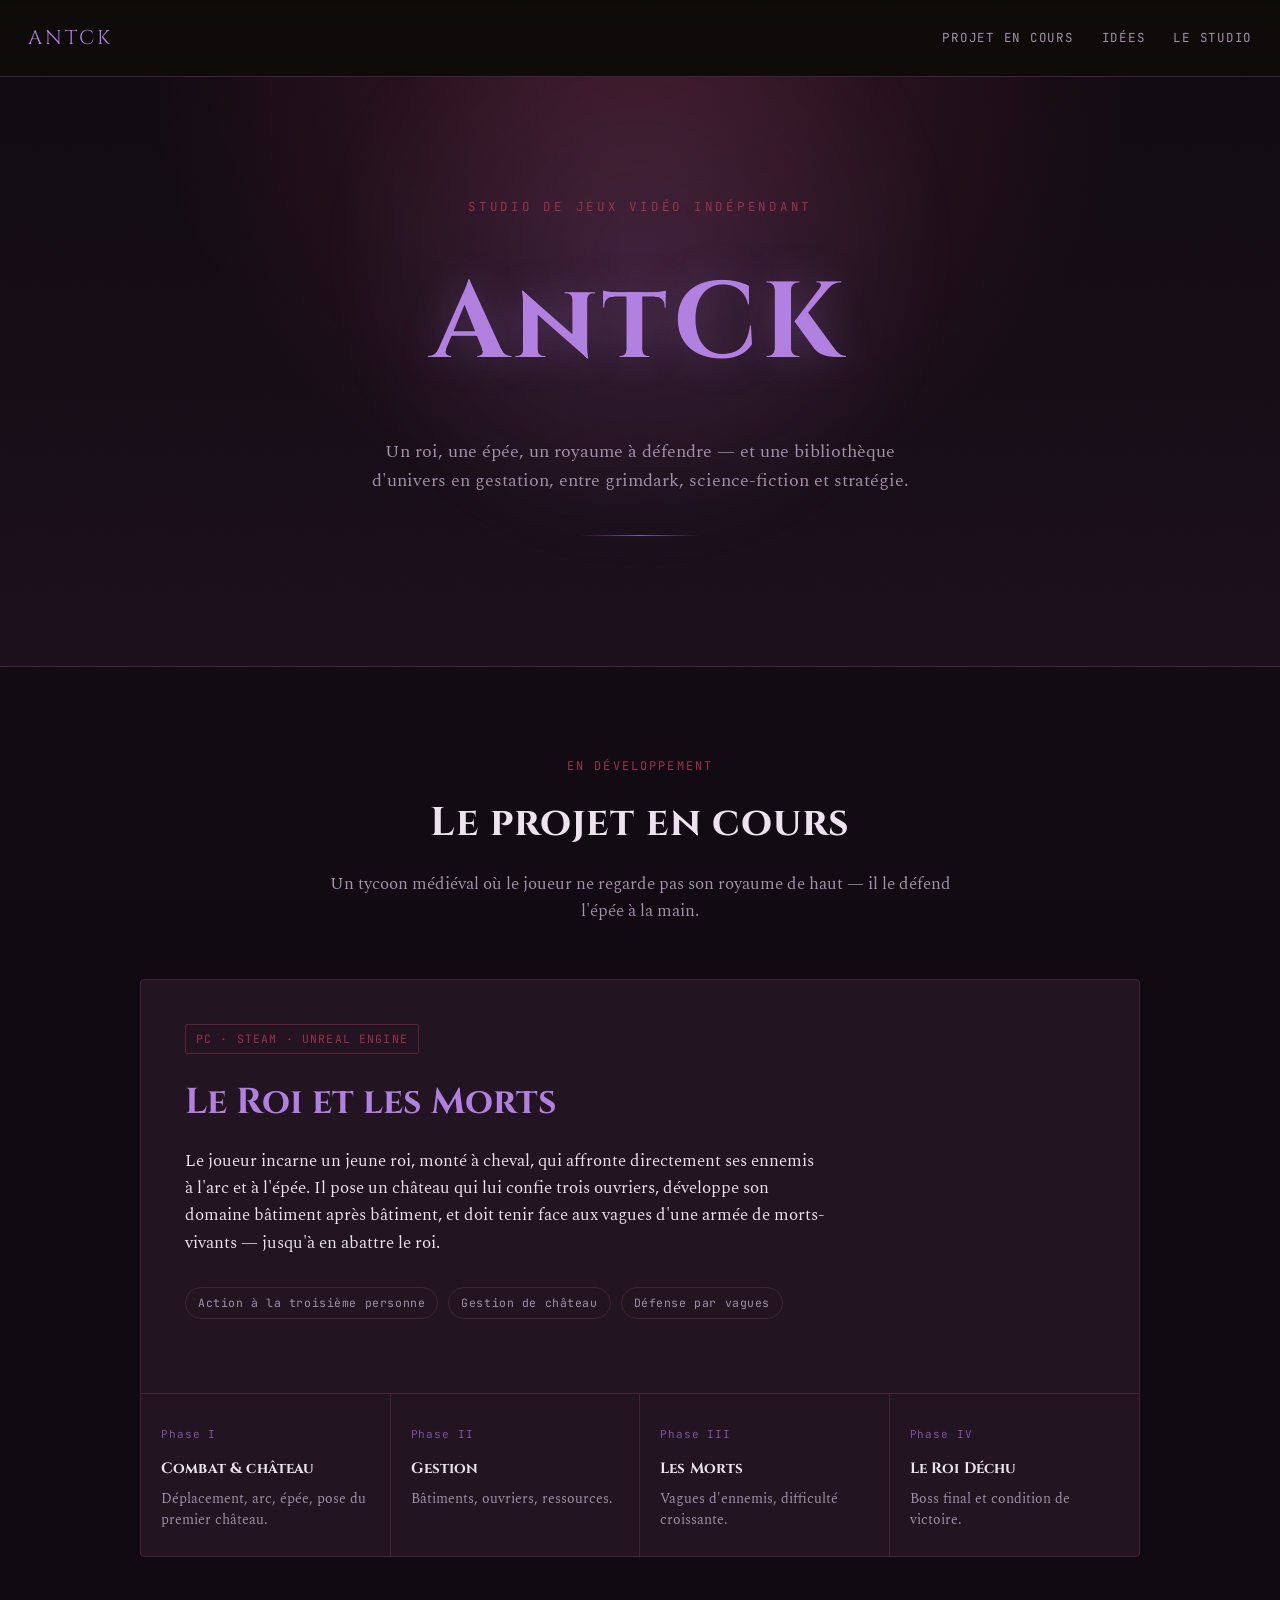
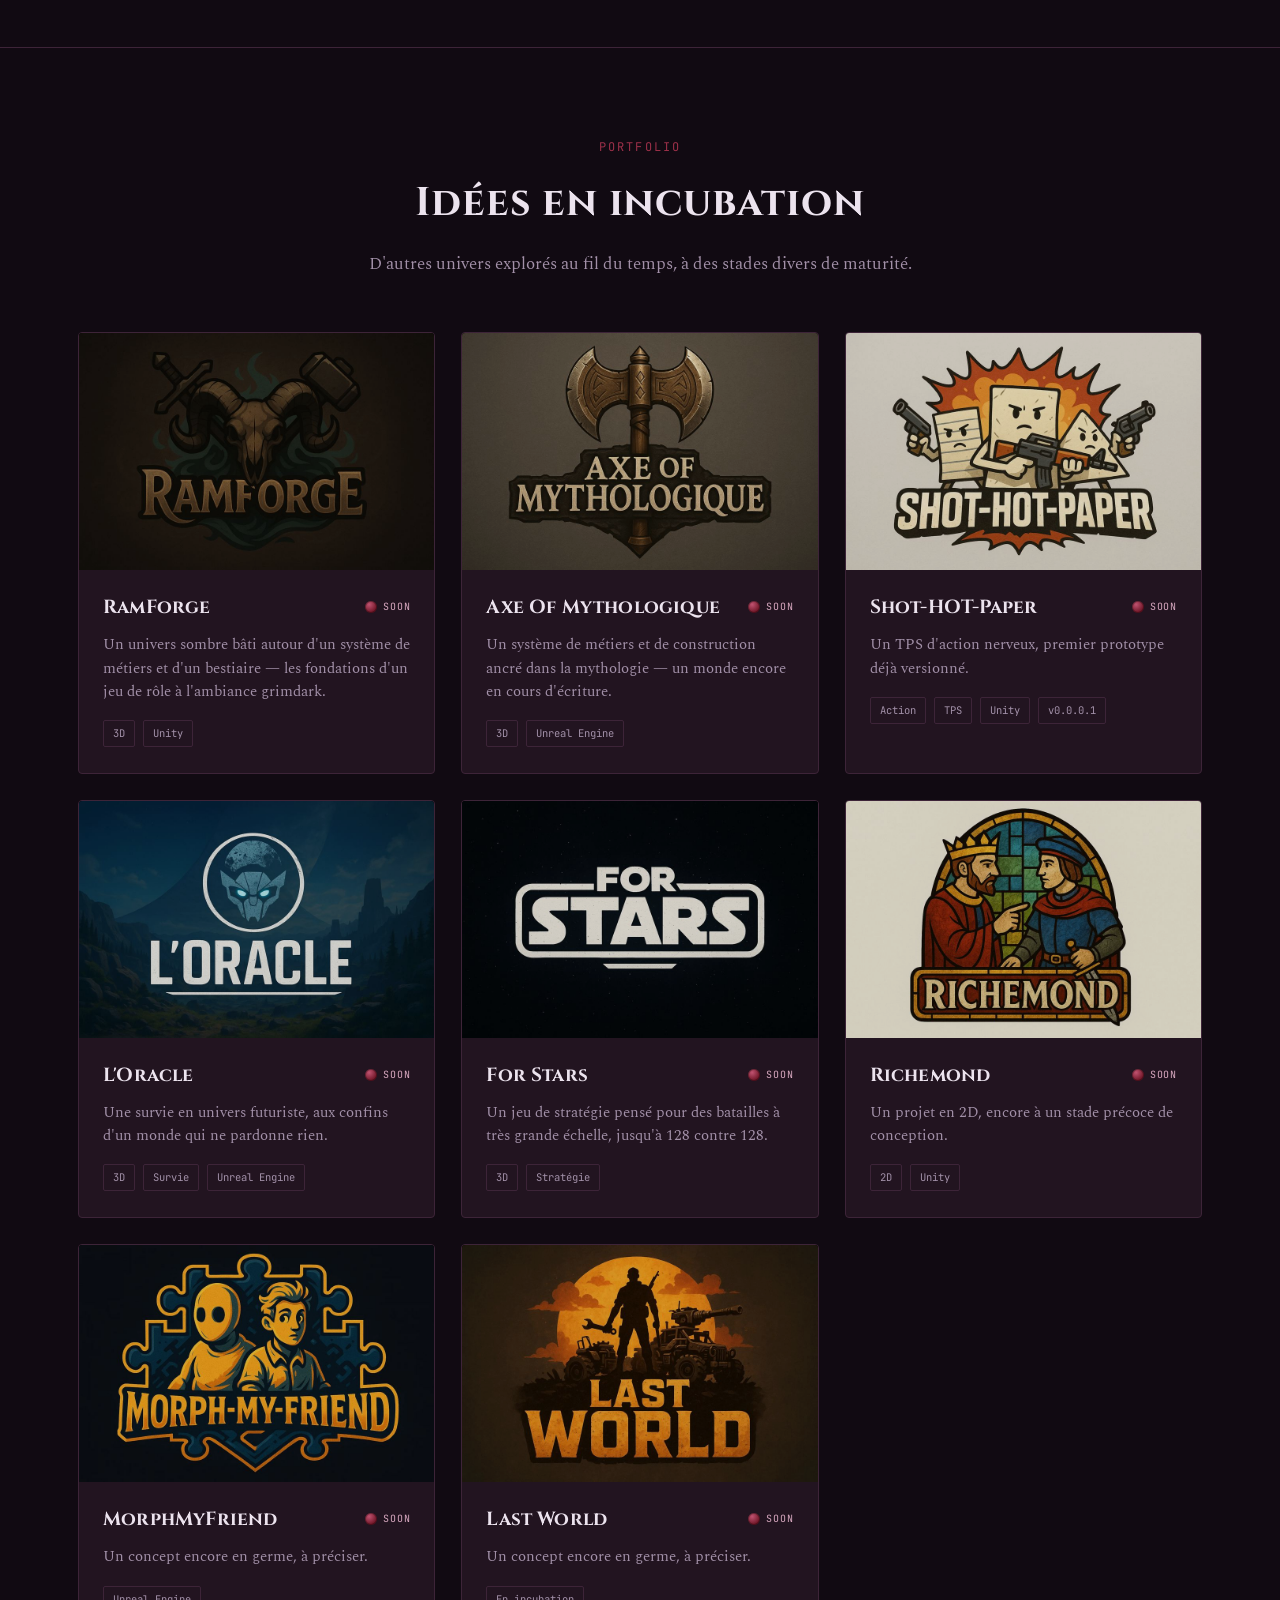
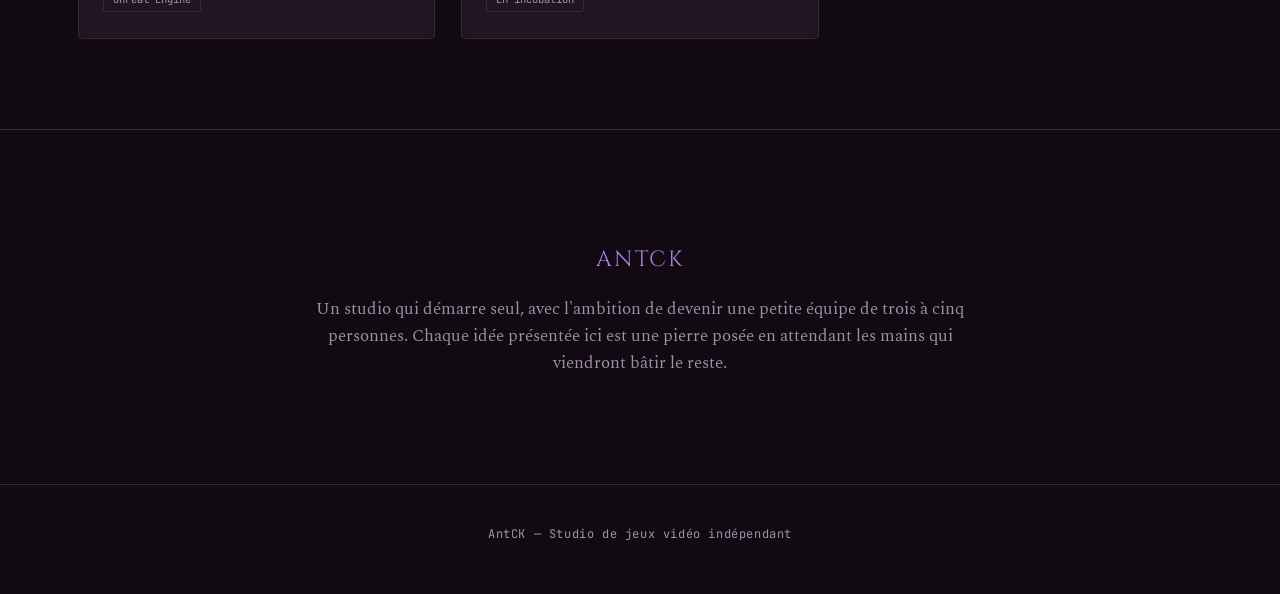
==== commit c76c9d77: "Add files via upload" ====
--- a/index.html
+++ b/index.html
@@ -8,7 +8,7 @@
 <link rel="preconnect" href="https://fonts.googleapis.com">
 <link rel="preconnect" href="https://fonts.gstatic.com" crossorigin>
 <link href="https://fonts.googleapis.com/css2?family=Cinzel:wght@500;600;700&family=Spectral:ital,wght@0,400;0,500;1,400&family=JetBrains+Mono:wght@400;500&display=swap" rel="stylesheet">
-<link rel="stylesheet" href="assets/css/style.css">
+<link rel="stylesheet" href="style.css">
 </head>
 <body>
 <div class="grain"></div>
@@ -89,7 +89,7 @@
     <div class="grid">
 
       <article class="card">
-        <div class="card__image"><img src="assets/img/ramforge.jpg" alt="RamForge"></div>
+        <div class="card__image"><img src="ramforge.jpg" alt="RamForge"></div>
         <div class="card__body">
           <div class="card__top">
             <h3 class="card__title">RamForge</h3>
@@ -103,7 +103,7 @@
       </article>
 
       <article class="card">
-        <div class="card__image"><img src="assets/img/axe-of-mythologique.jpg" alt="Axe Of Mythologique"></div>
+        <div class="card__image"><img src="axe-of-mythologique.jpg" alt="Axe Of Mythologique"></div>
         <div class="card__body">
           <div class="card__top">
             <h3 class="card__title">Axe Of Mythologique</h3>
@@ -117,7 +117,7 @@
       </article>
 
       <article class="card">
-        <div class="card__image"><img src="assets/img/shot-hot-paper.jpg" alt="Shot-HOT-Paper"></div>
+        <div class="card__image"><img src="shot-hot-paper.jpg" alt="Shot-HOT-Paper"></div>
         <div class="card__body">
           <div class="card__top">
             <h3 class="card__title">Shot-HOT-Paper</h3>
@@ -131,7 +131,7 @@
       </article>
 
       <article class="card">
-        <div class="card__image"><img src="assets/img/loracle.jpg" alt="L'Oracle"></div>
+        <div class="card__image"><img src="loracle.jpg" alt="L'Oracle"></div>
         <div class="card__body">
           <div class="card__top">
             <h3 class="card__title">L'Oracle</h3>
@@ -145,7 +145,7 @@
       </article>
 
       <article class="card">
-        <div class="card__image"><img src="assets/img/for-stars.jpg" alt="For Stars"></div>
+        <div class="card__image"><img src="for-stars.jpg" alt="For Stars"></div>
         <div class="card__body">
           <div class="card__top">
             <h3 class="card__title">For Stars</h3>
@@ -159,7 +159,7 @@
       </article>
 
       <article class="card">
-        <div class="card__image"><img src="assets/img/richemond.jpg" alt="Richemond"></div>
+        <div class="card__image"><img src="richemond.jpg" alt="Richemond"></div>
         <div class="card__body">
           <div class="card__top">
             <h3 class="card__title">Richemond</h3>
@@ -173,7 +173,7 @@
       </article>
 
       <article class="card">
-        <div class="card__image"><img src="assets/img/morphmyfriend.jpg" alt="MorphMyFriend"></div>
+        <div class="card__image"><img src="morphmyfriend.jpg" alt="MorphMyFriend"></div>
         <div class="card__body">
           <div class="card__top">
             <h3 class="card__title">MorphMyFriend</h3>
@@ -187,7 +187,7 @@
       </article>
 
       <article class="card">
-        <div class="card__image"><img src="assets/img/last-world.jpg" alt="Last World"></div>
+        <div class="card__image"><img src="last-world.jpg" alt="Last World"></div>
         <div class="card__body">
           <div class="card__top">
             <h3 class="card__title">Last World</h3>
--- a/style.css
+++ b/style.css
@@ -0,0 +1,419 @@
+/* =========================================================
+   AntCK — style tokens
+   Couleur : nuit aubergine + violet royal + bordeaux profond
+   Type    : Cinzel (display, capitales gravées) / Spectral (corps)
+             / JetBrains Mono (étiquettes, statuts)
+   Signature : sceau de cire bordeaux posé sur chaque statut
+   ========================================================= */
+
+:root {
+  --bg:         #110a12;
+  --bg-alt:     #1b0f1b;
+  --bg-card:    #221420;
+  --line:       #3d2438;
+  --gold:       #b07fe0;
+  --gold-dim:   #7c53a3;
+  --ember:      #9c3049;
+  --ember-dim:  #601f30;
+  --ink:        #ece3ee;
+  --muted:      #a290a8;
+  --seal:       #6e1526;
+
+  --display: "Cinzel", serif;
+  --body:    "Spectral", serif;
+  --mono:    "JetBrains Mono", monospace;
+}
+
+* { box-sizing: border-box; }
+
+html { scroll-behavior: smooth; }
+
+body {
+  margin: 0;
+  background: var(--bg);
+  color: var(--ink);
+  font-family: var(--body);
+  font-size: 17px;
+  line-height: 1.6;
+}
+
+img { max-width: 100%; display: block; }
+
+a { color: inherit; }
+
+.container {
+  max-width: 1180px;
+  margin: 0 auto;
+  padding: 0 28px;
+}
+
+/* ---------- Ambient texture ---------- */
+.grain {
+  position: fixed;
+  inset: 0;
+  pointer-events: none;
+  z-index: 5;
+  opacity: 0.05;
+  background-image: url("data:image/svg+xml,%3Csvg xmlns='http://www.w3.org/2000/svg' width='120' height='120'%3E%3Cfilter id='n'%3E%3CfeTurbulence type='fractalNoise' baseFrequency='0.9' numOctaves='2' stitchTiles='stitch'/%3E%3C/filter%3E%3Crect width='100%25' height='100%25' filter='url(%23n)'/%3E%3C/svg%3E");
+  mix-blend-mode: overlay;
+}
+
+/* ---------- Nav ---------- */
+.nav {
+  position: sticky;
+  top: 0;
+  z-index: 20;
+  display: flex;
+  align-items: center;
+  justify-content: space-between;
+  padding: 22px 28px;
+  background: linear-gradient(to bottom, rgba(14,12,9,0.96), rgba(14,12,9,0.75));
+  border-bottom: 1px solid var(--line);
+  backdrop-filter: blur(6px);
+}
+
+.nav__mark {
+  font-family: var(--display);
+  letter-spacing: 0.14em;
+  font-size: 20px;
+  color: var(--gold);
+  text-decoration: none;
+}
+
+.nav__links {
+  display: flex;
+  gap: 28px;
+  font-family: var(--mono);
+  font-size: 12.5px;
+  letter-spacing: 0.06em;
+  text-transform: uppercase;
+}
+
+.nav__links a { text-decoration: none; color: var(--muted); transition: color 0.2s ease; }
+.nav__links a:hover { color: var(--gold); }
+
+/* ---------- Hero ---------- */
+.hero {
+  position: relative;
+  padding: 120px 28px 90px;
+  text-align: center;
+  overflow: hidden;
+  background:
+    radial-gradient(ellipse at 50% -10%, rgba(156,48,73,0.30), transparent 55%),
+    linear-gradient(180deg, var(--bg) 0%, var(--bg-alt) 100%);
+}
+
+.hero::before {
+  content: "";
+  position: absolute;
+  left: 50%;
+  top: 30%;
+  width: 640px;
+  height: 640px;
+  transform: translate(-50%, -50%);
+  background: radial-gradient(circle, rgba(176,127,224,0.14), transparent 70%);
+  filter: blur(4px);
+}
+
+.hero__eyebrow {
+  position: relative;
+  font-family: var(--mono);
+  font-size: 12.5px;
+  letter-spacing: 0.22em;
+  text-transform: uppercase;
+  color: var(--ember);
+  margin: 0 0 22px;
+}
+
+.hero__title {
+  position: relative;
+  font-family: var(--display);
+  font-size: clamp(52px, 9vw, 108px);
+  letter-spacing: 0.05em;
+  margin: 0;
+  color: var(--gold);
+  text-shadow: 0 0 40px rgba(176,127,224,0.30);
+}
+
+.hero__subtitle {
+  position: relative;
+  max-width: 560px;
+  margin: 26px auto 0;
+  color: var(--muted);
+  font-size: 18px;
+}
+
+.hero__divider {
+  position: relative;
+  width: 120px;
+  height: 1px;
+  margin: 40px auto;
+  background: linear-gradient(90deg, transparent, var(--gold-dim), transparent);
+}
+
+/* ---------- Section headers ---------- */
+.section {
+  padding: 90px 28px;
+  border-top: 1px solid var(--line);
+}
+
+.section__head {
+  max-width: 640px;
+  margin: 0 auto 54px;
+  text-align: center;
+}
+
+.section__eyebrow {
+  font-family: var(--mono);
+  font-size: 12px;
+  letter-spacing: 0.18em;
+  text-transform: uppercase;
+  color: var(--ember);
+  margin: 0 0 14px;
+}
+
+.section__title {
+  font-family: var(--display);
+  font-size: clamp(28px, 4vw, 40px);
+  color: var(--ink);
+  margin: 0 0 16px;
+  letter-spacing: 0.02em;
+}
+
+.section__lede {
+  color: var(--muted);
+  margin: 0;
+}
+
+/* ---------- Featured project ---------- */
+.featured {
+  max-width: 1000px;
+  margin: 0 auto;
+  background: var(--bg-card);
+  border: 1px solid var(--line);
+  border-radius: 4px;
+  overflow: hidden;
+  display: grid;
+  grid-template-columns: 1fr;
+}
+
+.featured__body { padding: 44px 44px 40px; }
+
+.featured__tag {
+  display: inline-flex;
+  align-items: center;
+  gap: 8px;
+  font-family: var(--mono);
+  font-size: 11.5px;
+  letter-spacing: 0.1em;
+  text-transform: uppercase;
+  color: var(--ember);
+  border: 1px solid var(--ember-dim);
+  padding: 5px 10px;
+  border-radius: 2px;
+  margin-bottom: 20px;
+}
+
+.featured__title {
+  font-family: var(--display);
+  font-size: clamp(26px, 3.4vw, 36px);
+  color: var(--gold);
+  margin: 0 0 16px;
+}
+
+.featured__desc {
+  color: var(--ink);
+  max-width: 640px;
+  margin: 0 0 30px;
+}
+
+.featured__meta {
+  display: flex;
+  flex-wrap: wrap;
+  gap: 10px;
+  margin-bottom: 34px;
+}
+
+.pill {
+  font-family: var(--mono);
+  font-size: 11.5px;
+  letter-spacing: 0.05em;
+  color: var(--muted);
+  border: 1px solid var(--line);
+  padding: 6px 12px;
+  border-radius: 20px;
+}
+
+/* Phase timeline — a real sequence, so numbering is meaningful here */
+.phases {
+  display: grid;
+  grid-template-columns: repeat(4, 1fr);
+  gap: 0;
+  border-top: 1px solid var(--line);
+}
+
+.phase {
+  padding: 26px 20px;
+  border-right: 1px solid var(--line);
+  position: relative;
+}
+
+.phase:last-child { border-right: none; }
+
+.phase__num {
+  font-family: var(--mono);
+  font-size: 11px;
+  color: var(--gold-dim);
+  letter-spacing: 0.08em;
+}
+
+.phase__title {
+  font-family: var(--display);
+  font-size: 15px;
+  color: var(--ink);
+  margin: 10px 0 8px;
+  letter-spacing: 0.01em;
+}
+
+.phase__desc {
+  font-size: 13.5px;
+  color: var(--muted);
+  margin: 0;
+  line-height: 1.5;
+}
+
+/* ---------- Idea grid ---------- */
+.grid {
+  max-width: 1180px;
+  margin: 0 auto;
+  display: grid;
+  grid-template-columns: repeat(auto-fill, minmax(300px, 1fr));
+  gap: 26px;
+}
+
+.card {
+  background: var(--bg-card);
+  border: 1px solid var(--line);
+  border-radius: 4px;
+  overflow: hidden;
+  transition: border-color 0.25s ease, transform 0.25s ease;
+}
+
+.card:hover {
+  border-color: var(--gold-dim);
+  transform: translateY(-3px);
+}
+
+.card__image {
+  aspect-ratio: 3 / 2;
+  overflow: hidden;
+  background: #000;
+}
+
+.card__image img {
+  width: 100%;
+  height: 100%;
+  object-fit: cover;
+  opacity: 0.88;
+}
+
+.card__body { padding: 22px 24px 26px; }
+
+.card__top {
+  display: flex;
+  align-items: center;
+  justify-content: space-between;
+  margin-bottom: 12px;
+}
+
+.card__title {
+  font-family: var(--display);
+  font-size: 19px;
+  color: var(--ink);
+  margin: 0;
+  letter-spacing: 0.01em;
+}
+
+/* Signature element: wax-seal status marker */
+.seal {
+  display: inline-flex;
+  align-items: center;
+  gap: 6px;
+  font-family: var(--mono);
+  font-size: 10px;
+  letter-spacing: 0.08em;
+  text-transform: uppercase;
+  color: #d9a9c0;
+  flex-shrink: 0;
+}
+
+.seal::before {
+  content: "";
+  width: 12px;
+  height: 12px;
+  border-radius: 50%;
+  background: radial-gradient(circle at 35% 30%, #c05270, var(--seal) 70%);
+  box-shadow: inset 0 0 0 1px rgba(0,0,0,0.3);
+}
+
+.card__desc {
+  font-size: 14.5px;
+  color: var(--muted);
+  margin: 0 0 16px;
+}
+
+.card__tags {
+  display: flex;
+  flex-wrap: wrap;
+  gap: 8px;
+}
+
+.tag {
+  font-family: var(--mono);
+  font-size: 10.5px;
+  color: var(--muted);
+  border: 1px solid var(--line);
+  padding: 4px 9px;
+  border-radius: 2px;
+}
+
+/* ---------- Studio section ---------- */
+.studio {
+  max-width: 720px;
+  margin: 0 auto;
+  text-align: center;
+}
+
+.studio__name {
+  font-family: var(--display);
+  font-size: 22px;
+  color: var(--gold);
+  letter-spacing: 0.08em;
+  margin-bottom: 18px;
+}
+
+.studio__text { color: var(--muted); }
+
+/* ---------- Footer ---------- */
+.footer {
+  padding: 40px 28px 50px;
+  text-align: center;
+  border-top: 1px solid var(--line);
+  color: var(--muted);
+  font-family: var(--mono);
+  font-size: 12px;
+  letter-spacing: 0.05em;
+}
+
+/* ---------- Responsive ---------- */
+@media (max-width: 700px) {
+  .phases { grid-template-columns: 1fr 1fr; }
+  .phase { border-bottom: 1px solid var(--line); }
+  .phase:nth-child(2n) { border-right: none; }
+  .nav__links { display: none; }
+}
+
+@media (prefers-reduced-motion: reduce) {
+  html { scroll-behavior: auto; }
+  .card { transition: none; }
+}
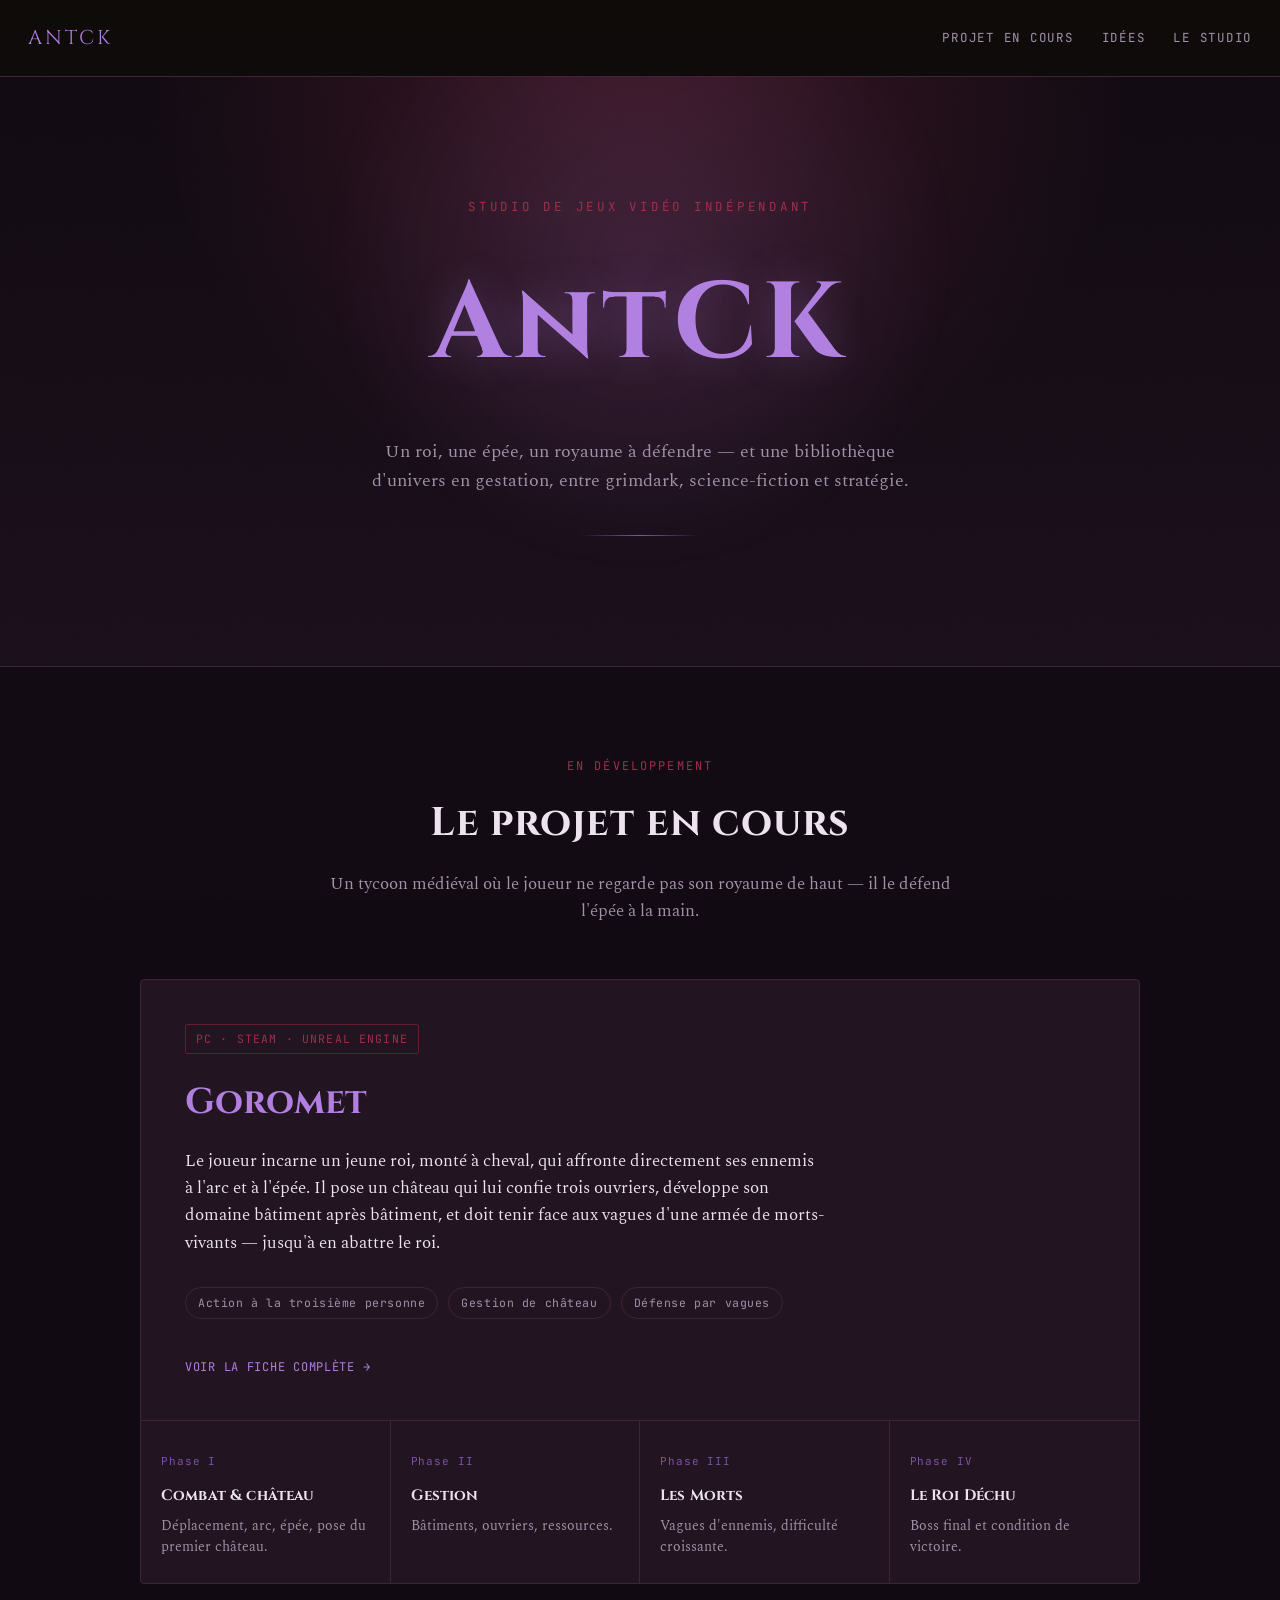
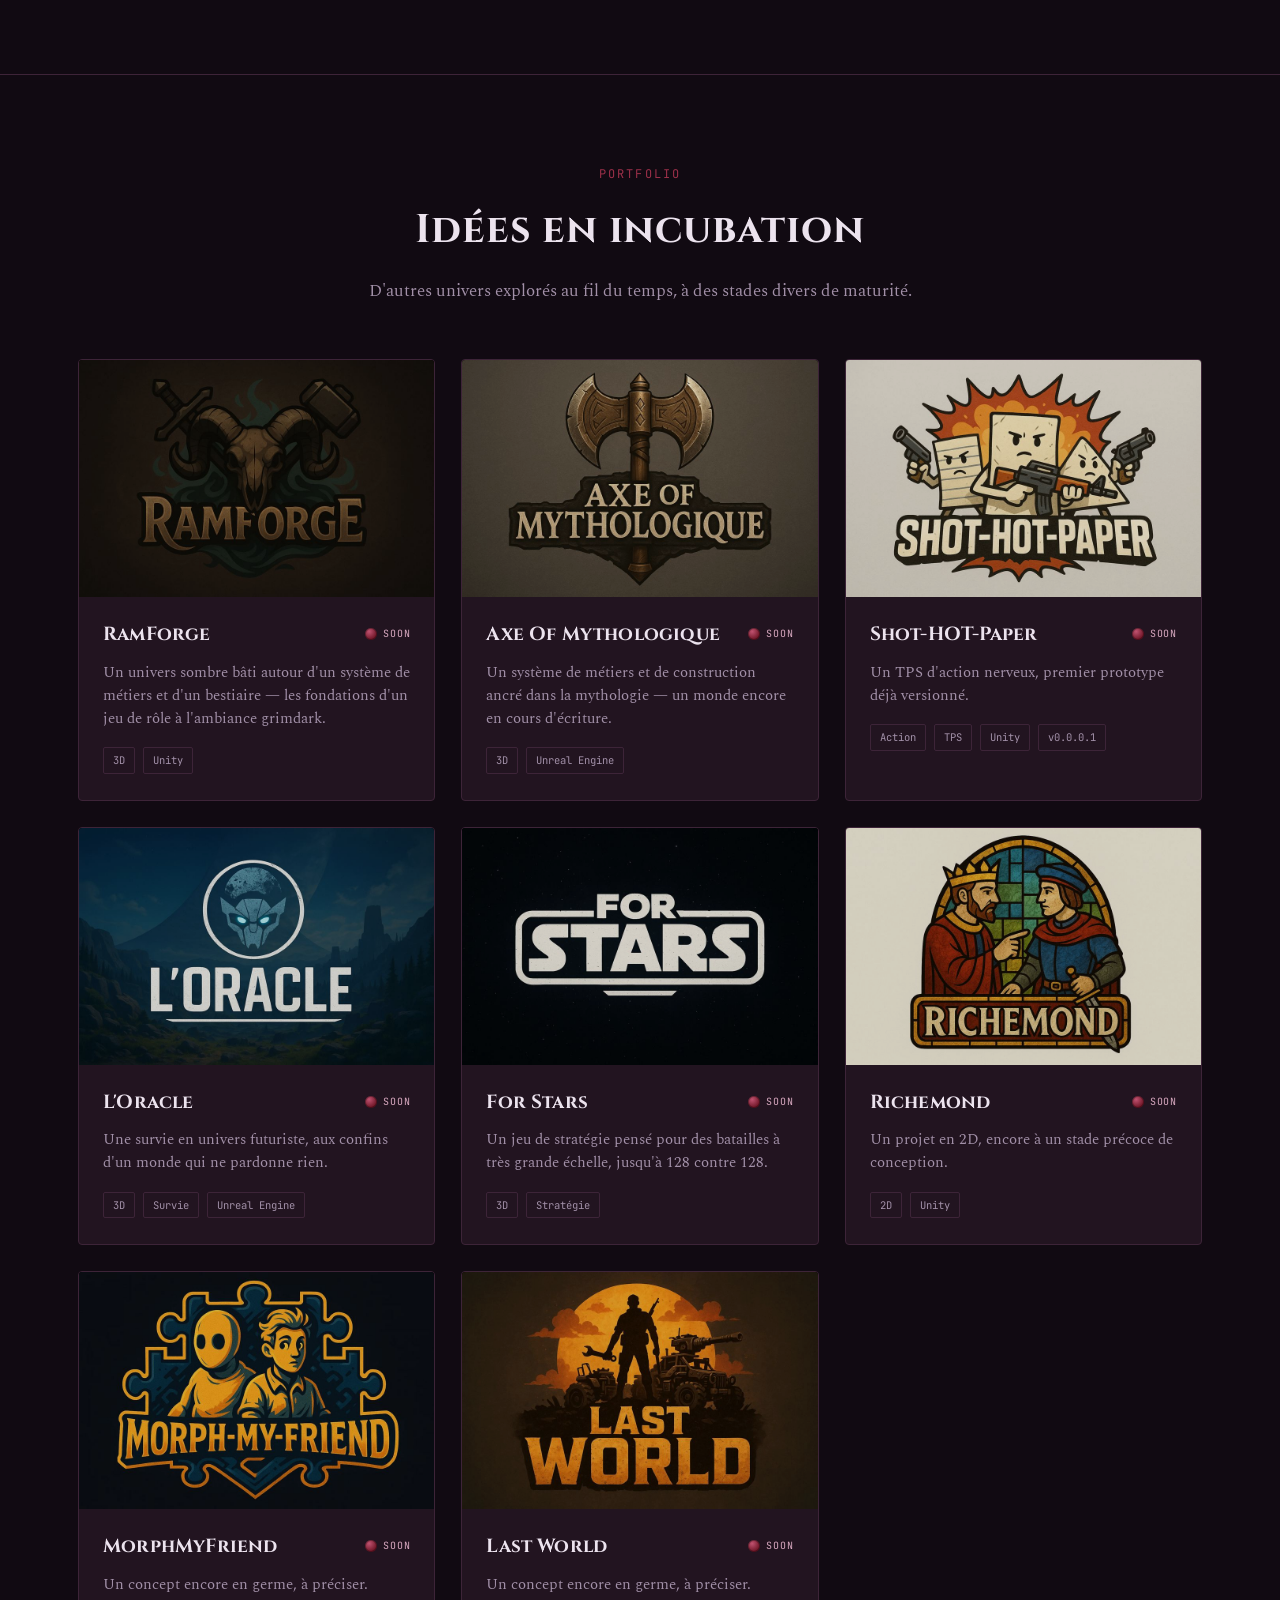
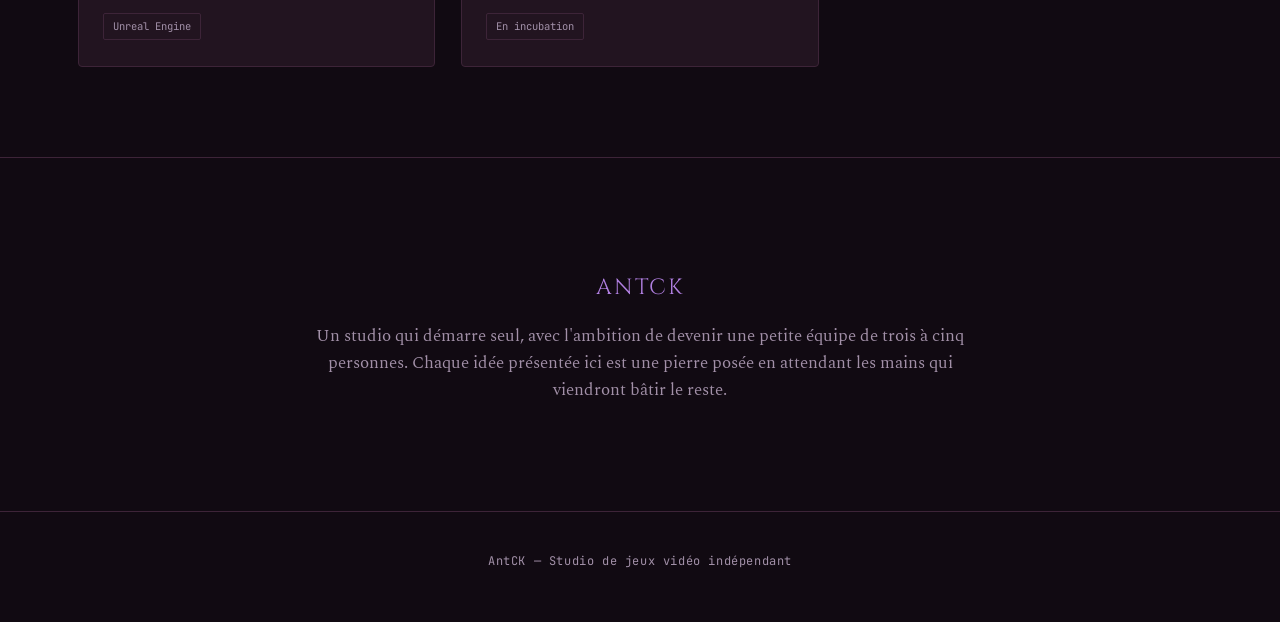
==== commit 7a232227: "Add files via upload" ====
--- a/index.html
+++ b/index.html
@@ -40,7 +40,7 @@
     <article class="featured">
       <div class="featured__body">
         <span class="featured__tag">PC · Steam · Unreal Engine</span>
-        <h3 class="featured__title">Le Roi et les Morts</h3>
+        <h3 class="featured__title"><a href="goromet.html" style="color:inherit; text-decoration:none;">Goromet</a></h3>
         <p class="featured__desc">
           Le joueur incarne un jeune roi, monté à cheval, qui affronte directement ses ennemis à l'arc et à l'épée.
           Il pose un château qui lui confie trois ouvriers, développe son domaine bâtiment après bâtiment,
@@ -51,6 +51,7 @@
           <span class="pill">Gestion de château</span>
           <span class="pill">Défense par vagues</span>
         </div>
+        <a href="goromet.html" class="back" style="color:var(--gold);">Voir la fiche complète &rarr;</a>
       </div>
       <div class="phases">
         <div class="phase">
@@ -89,10 +90,10 @@
     <div class="grid">
 
       <article class="card">
-        <div class="card__image"><img src="ramforge.jpg" alt="RamForge"></div>
-        <div class="card__body">
-          <div class="card__top">
-            <h3 class="card__title">RamForge</h3>
+        <a href="ramforge.html"><div class="card__image"><img src="ramforge.jpg" alt="RamForge"></div></a>
+        <div class="card__body">
+          <div class="card__top">
+            <h3 class="card__title"><a href="ramforge.html" style="color:inherit; text-decoration:none;">RamForge</a></h3>
             <span class="seal">Soon</span>
           </div>
           <p class="card__desc">Un univers sombre bâti autour d'un système de métiers et d'un bestiaire — les fondations d'un jeu de rôle à l'ambiance grimdark.</p>
@@ -103,10 +104,10 @@
       </article>
 
       <article class="card">
-        <div class="card__image"><img src="axe-of-mythologique.jpg" alt="Axe Of Mythologique"></div>
-        <div class="card__body">
-          <div class="card__top">
-            <h3 class="card__title">Axe Of Mythologique</h3>
+        <a href="axe-of-mythologique.html"><div class="card__image"><img src="axe-of-mythologique.jpg" alt="Axe Of Mythologique"></div></a>
+        <div class="card__body">
+          <div class="card__top">
+            <h3 class="card__title"><a href="axe-of-mythologique.html" style="color:inherit; text-decoration:none;">Axe Of Mythologique</a></h3>
             <span class="seal">Soon</span>
           </div>
           <p class="card__desc">Un système de métiers et de construction ancré dans la mythologie — un monde encore en cours d'écriture.</p>
@@ -117,10 +118,10 @@
       </article>
 
       <article class="card">
-        <div class="card__image"><img src="shot-hot-paper.jpg" alt="Shot-HOT-Paper"></div>
-        <div class="card__body">
-          <div class="card__top">
-            <h3 class="card__title">Shot-HOT-Paper</h3>
+        <a href="shot-hot-paper.html"><div class="card__image"><img src="shot-hot-paper.jpg" alt="Shot-HOT-Paper"></div></a>
+        <div class="card__body">
+          <div class="card__top">
+            <h3 class="card__title"><a href="shot-hot-paper.html" style="color:inherit; text-decoration:none;">Shot-HOT-Paper</a></h3>
             <span class="seal">Soon</span>
           </div>
           <p class="card__desc">Un TPS d'action nerveux, premier prototype déjà versionné.</p>
@@ -131,10 +132,10 @@
       </article>
 
       <article class="card">
-        <div class="card__image"><img src="loracle.jpg" alt="L'Oracle"></div>
-        <div class="card__body">
-          <div class="card__top">
-            <h3 class="card__title">L'Oracle</h3>
+        <a href="loracle.html"><div class="card__image"><img src="loracle.jpg" alt="L'Oracle"></div></a>
+        <div class="card__body">
+          <div class="card__top">
+            <h3 class="card__title"><a href="loracle.html" style="color:inherit; text-decoration:none;">L'Oracle</a></h3>
             <span class="seal">Soon</span>
           </div>
           <p class="card__desc">Une survie en univers futuriste, aux confins d'un monde qui ne pardonne rien.</p>
@@ -145,10 +146,10 @@
       </article>
 
       <article class="card">
-        <div class="card__image"><img src="for-stars.jpg" alt="For Stars"></div>
-        <div class="card__body">
-          <div class="card__top">
-            <h3 class="card__title">For Stars</h3>
+        <a href="for-stars.html"><div class="card__image"><img src="for-stars.jpg" alt="For Stars"></div></a>
+        <div class="card__body">
+          <div class="card__top">
+            <h3 class="card__title"><a href="for-stars.html" style="color:inherit; text-decoration:none;">For Stars</a></h3>
             <span class="seal">Soon</span>
           </div>
           <p class="card__desc">Un jeu de stratégie pensé pour des batailles à très grande échelle, jusqu'à 128 contre 128.</p>
@@ -159,10 +160,10 @@
       </article>
 
       <article class="card">
-        <div class="card__image"><img src="richemond.jpg" alt="Richemond"></div>
-        <div class="card__body">
-          <div class="card__top">
-            <h3 class="card__title">Richemond</h3>
+        <a href="richemond.html"><div class="card__image"><img src="richemond.jpg" alt="Richemond"></div></a>
+        <div class="card__body">
+          <div class="card__top">
+            <h3 class="card__title"><a href="richemond.html" style="color:inherit; text-decoration:none;">Richemond</a></h3>
             <span class="seal">Soon</span>
           </div>
           <p class="card__desc">Un projet en 2D, encore à un stade précoce de conception.</p>
@@ -173,10 +174,10 @@
       </article>
 
       <article class="card">
-        <div class="card__image"><img src="morphmyfriend.jpg" alt="MorphMyFriend"></div>
-        <div class="card__body">
-          <div class="card__top">
-            <h3 class="card__title">MorphMyFriend</h3>
+        <a href="morphmyfriend.html"><div class="card__image"><img src="morphmyfriend.jpg" alt="MorphMyFriend"></div></a>
+        <div class="card__body">
+          <div class="card__top">
+            <h3 class="card__title"><a href="morphmyfriend.html" style="color:inherit; text-decoration:none;">MorphMyFriend</a></h3>
             <span class="seal">Soon</span>
           </div>
           <p class="card__desc">Un concept encore en germe, à préciser.</p>
@@ -187,10 +188,10 @@
       </article>
 
       <article class="card">
-        <div class="card__image"><img src="last-world.jpg" alt="Last World"></div>
-        <div class="card__body">
-          <div class="card__top">
-            <h3 class="card__title">Last World</h3>
+        <a href="last-world.html"><div class="card__image"><img src="last-world.jpg" alt="Last World"></div></a>
+        <div class="card__body">
+          <div class="card__top">
+            <h3 class="card__title"><a href="last-world.html" style="color:inherit; text-decoration:none;">Last World</a></h3>
             <span class="seal">Soon</span>
           </div>
           <p class="card__desc">Un concept encore en germe, à préciser.</p>
--- a/style.css
+++ b/style.css
@@ -394,6 +394,52 @@
 
 .studio__text { color: var(--muted); }
 
+/* ---------- Game page ---------- */
+.back {
+  display: inline-flex;
+  align-items: center;
+  gap: 8px;
+  font-family: var(--mono);
+  font-size: 12px;
+  letter-spacing: 0.06em;
+  text-transform: uppercase;
+  color: var(--muted);
+  text-decoration: none;
+  transition: color 0.2s ease;
+}
+
+.back:hover { color: var(--gold); }
+
+.page-content {
+  max-width: 720px;
+  margin: 0 auto;
+}
+
+.page-banner {
+  width: 100%;
+  border-radius: 4px;
+  border: 1px solid var(--line);
+  margin-bottom: 44px;
+  aspect-ratio: 3 / 2;
+  object-fit: cover;
+}
+
+.page-body {
+  color: var(--ink);
+  font-size: 17px;
+}
+
+.page-body p { margin: 0 0 22px; }
+
+.page-body p:last-of-type { margin-bottom: 0; }
+
+.page-meta {
+  display: flex;
+  flex-wrap: wrap;
+  gap: 10px;
+  margin-top: 34px;
+}
+
 /* ---------- Footer ---------- */
 .footer {
   padding: 40px 28px 50px;
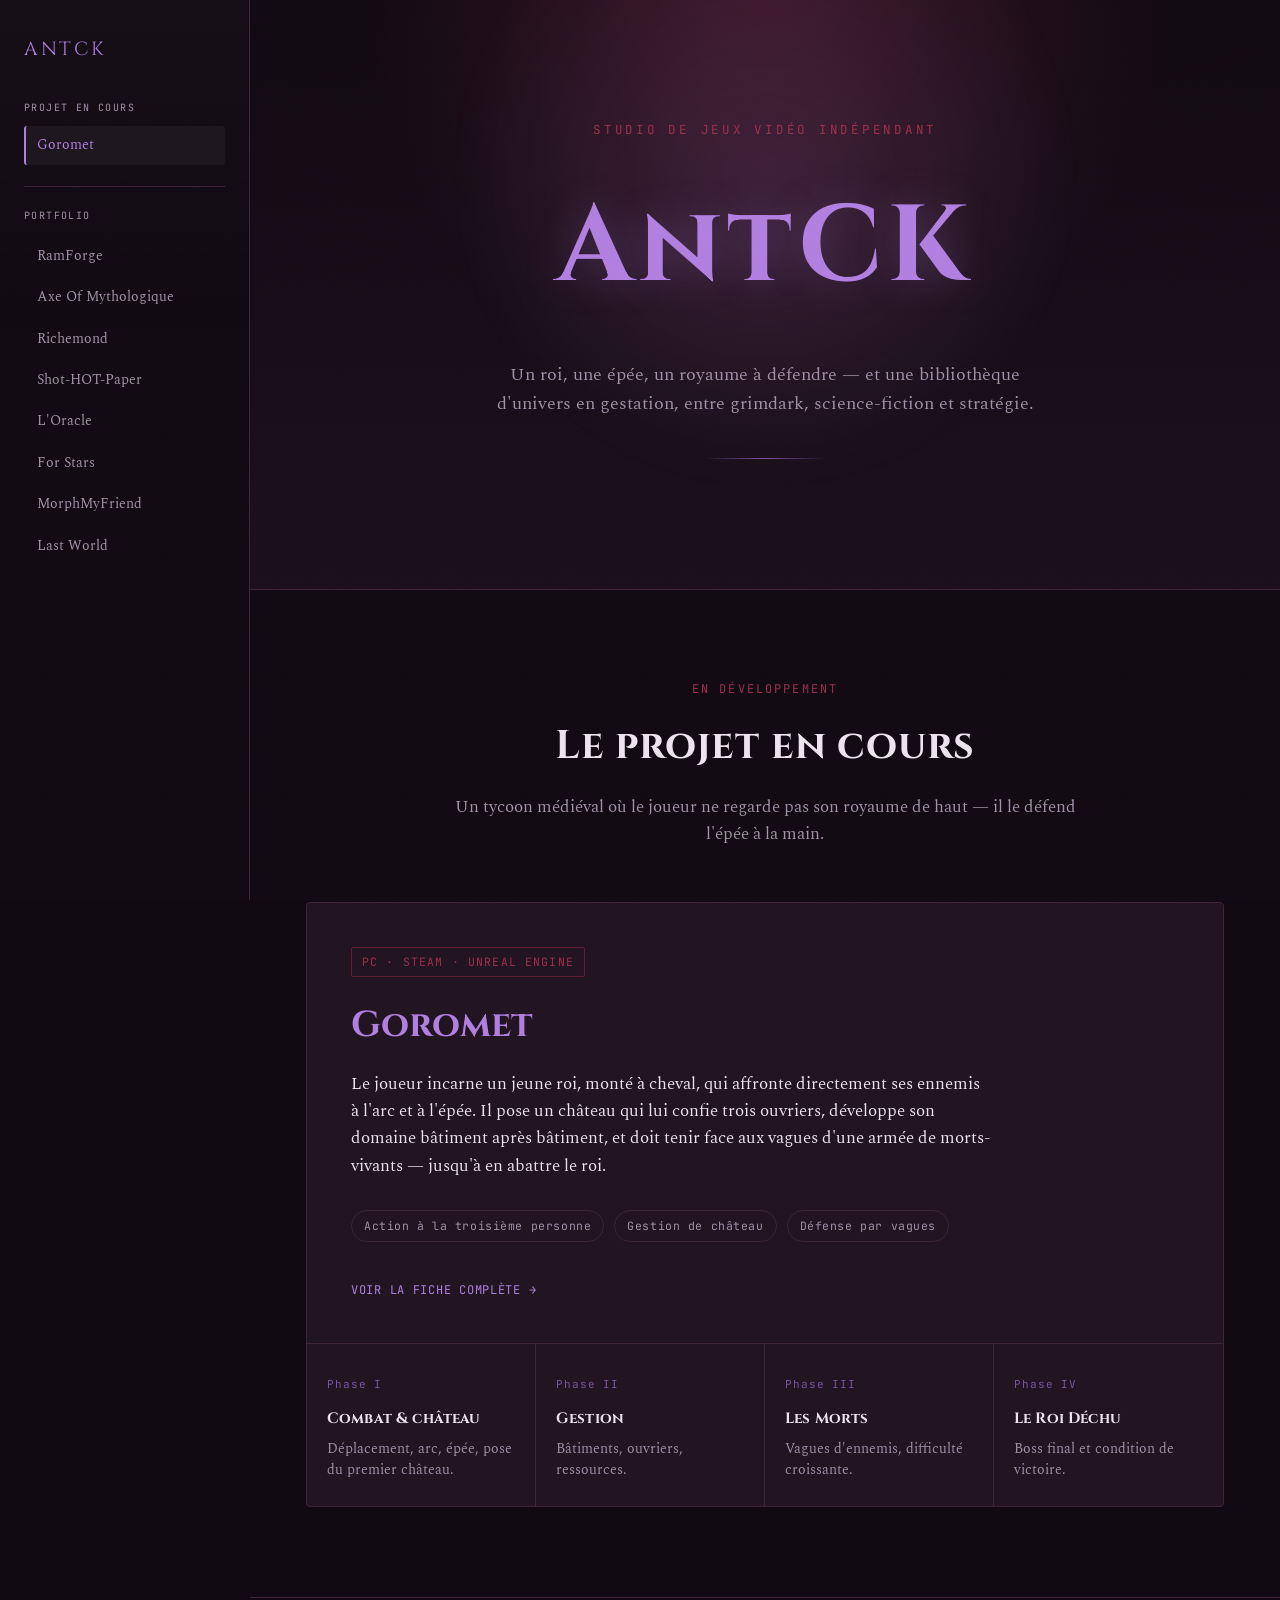
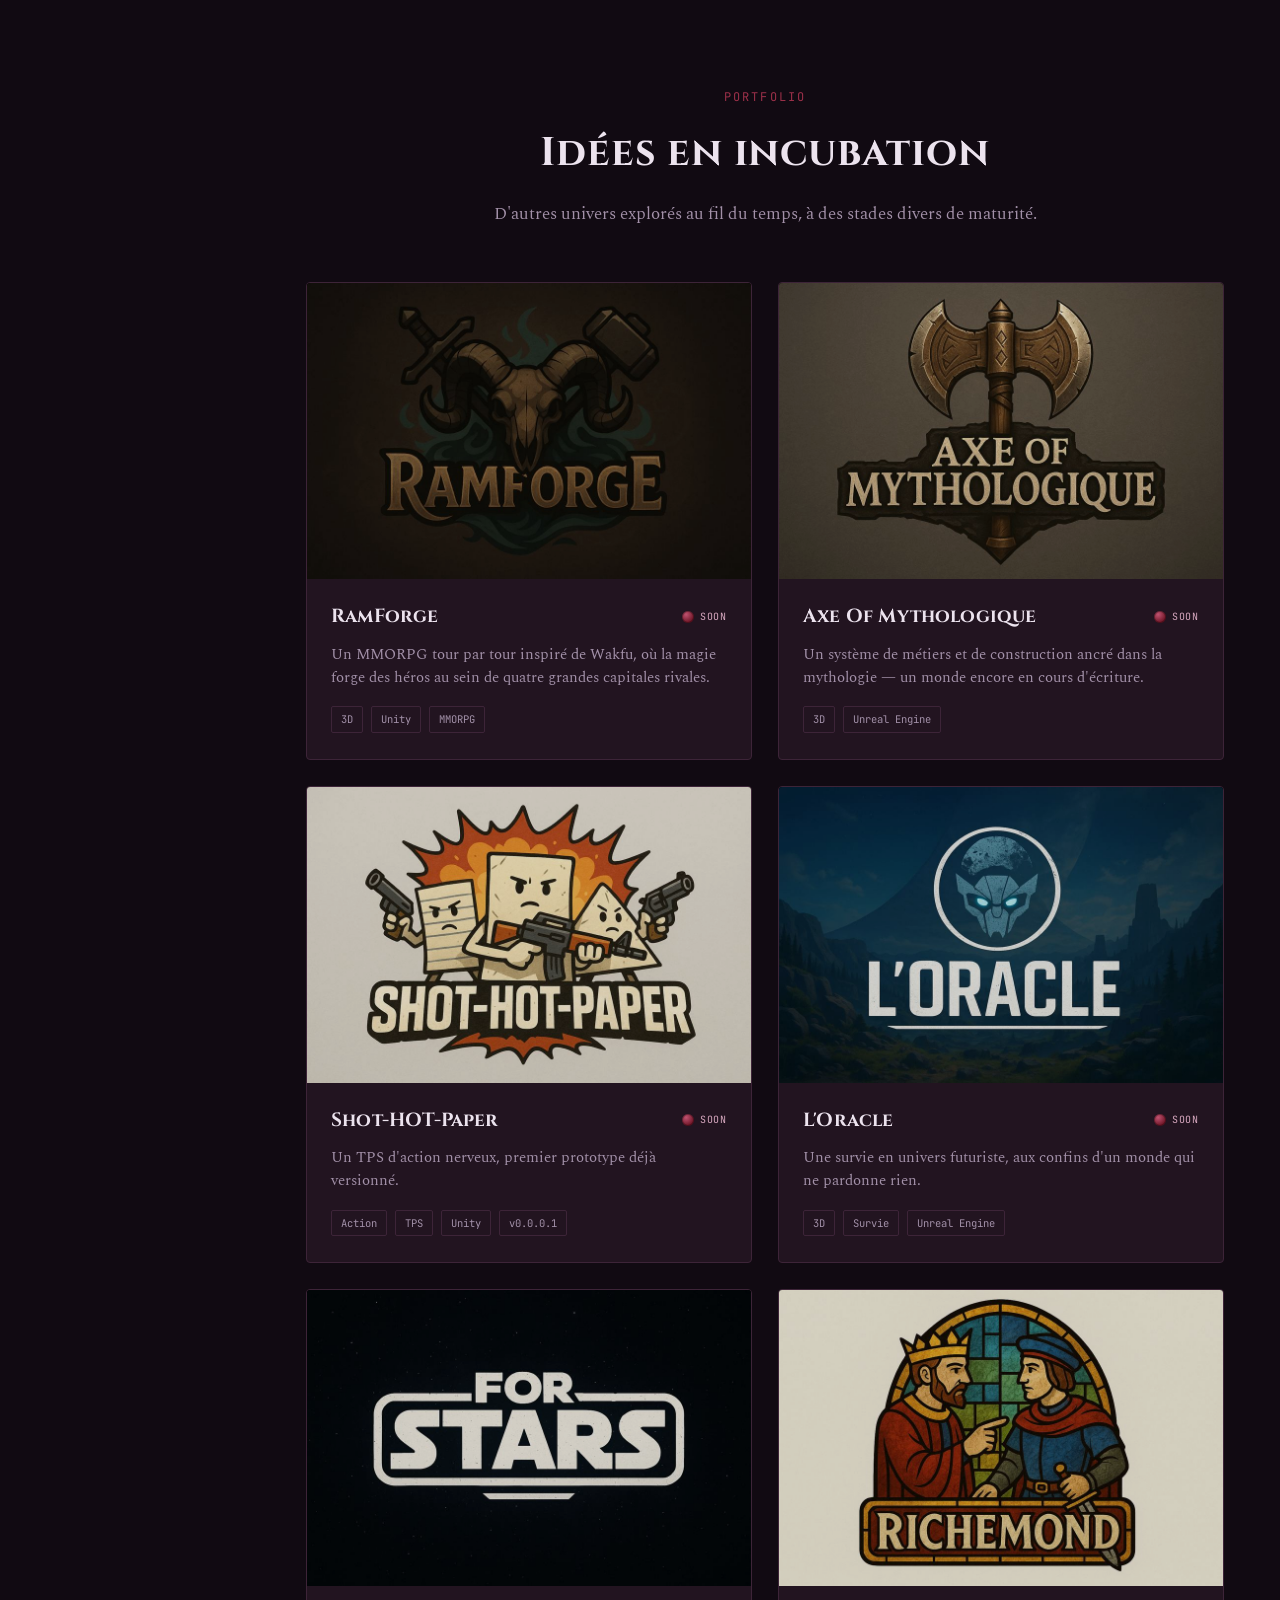
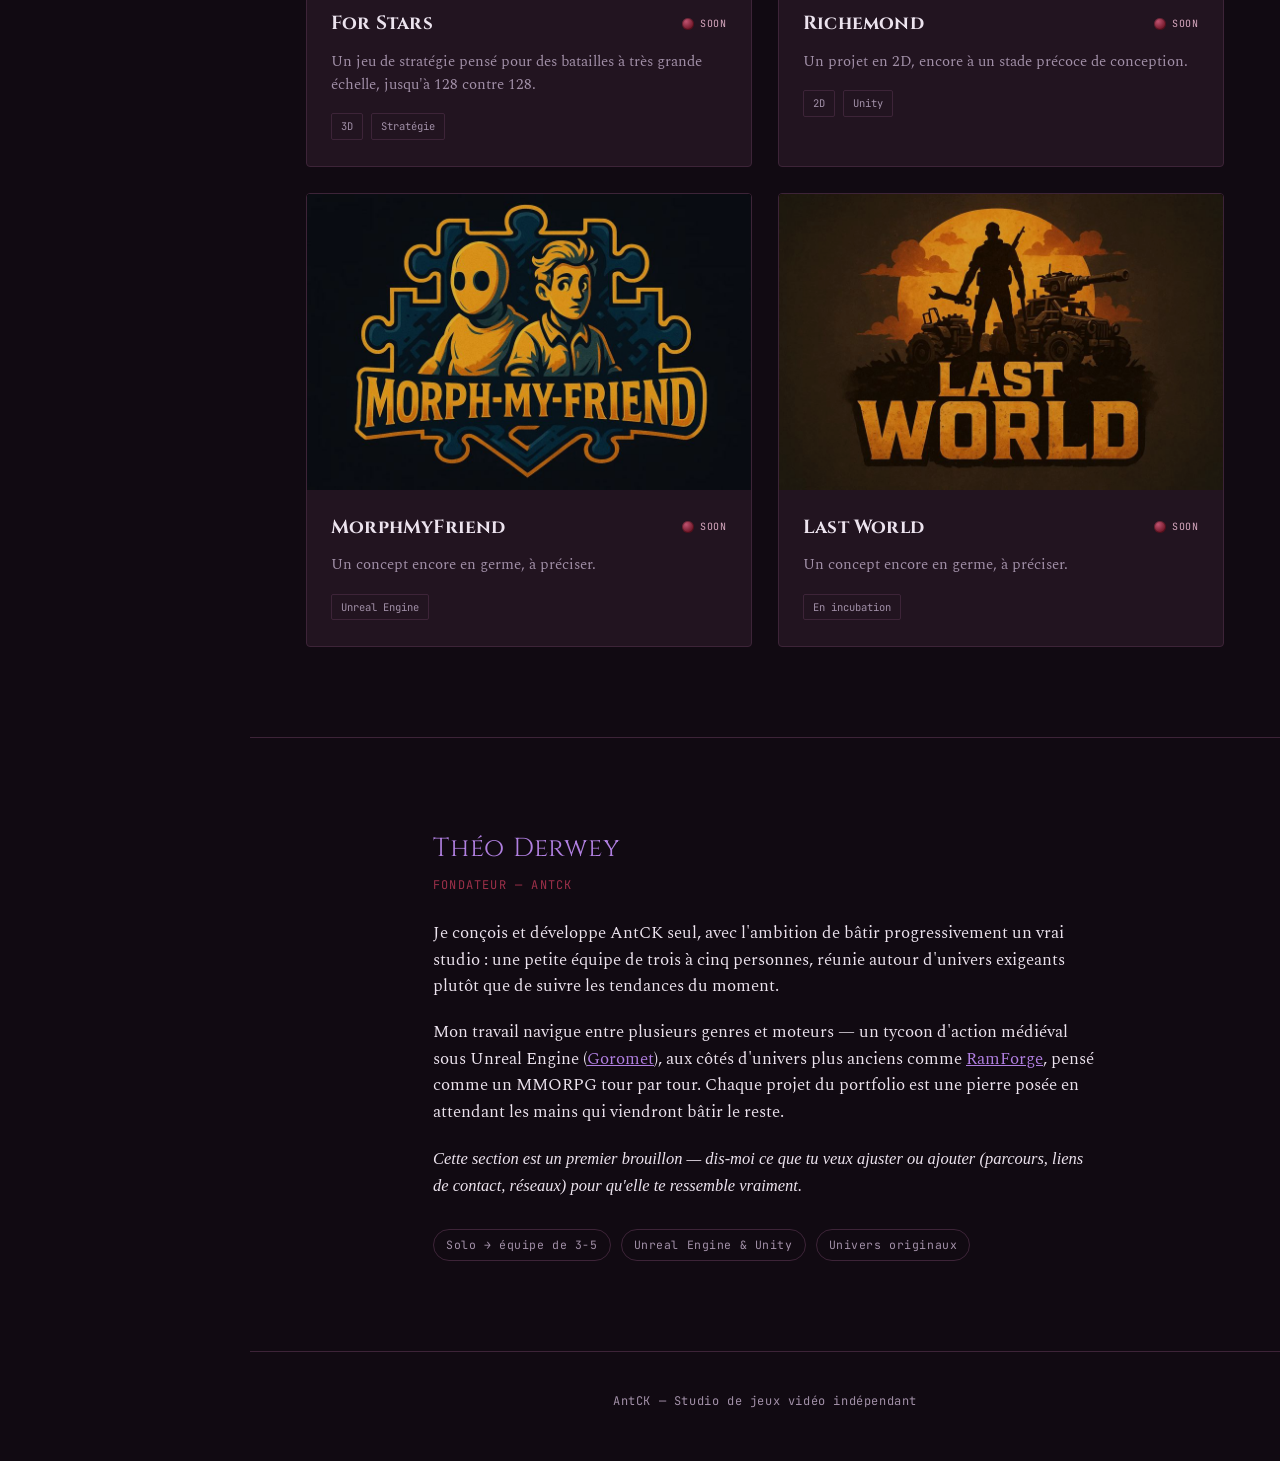
==== commit 63d66a50: "Add files via upload" ====
--- a/index.html
+++ b/index.html
@@ -10,17 +10,25 @@
 <link href="https://fonts.googleapis.com/css2?family=Cinzel:wght@500;600;700&family=Spectral:ital,wght@0,400;0,500;1,400&family=JetBrains+Mono:wght@400;500&display=swap" rel="stylesheet">
 <link rel="stylesheet" href="style.css">
 </head>
-<body>
+<body style="--gold:#b07fe0; --gold-dim:#7c53a3; --ember:#9c3049; --ember-dim:#601f30; --seal:#6e1526;">
 <div class="grain"></div>
-
-<nav class="nav">
-  <a href="#top" class="nav__mark">ANTCK</a>
-  <div class="nav__links">
-    <a href="#projet">Projet en cours</a>
-    <a href="#idees">Idées</a>
-    <a href="#studio">Le studio</a>
-  </div>
-</nav>
+<aside class="sidebar">
+  <a href="index.html" class="sidebar__mark">ANTCK</a>
+  <p class="sidebar__label">Projet en cours</p>
+  <nav class="sidebar__nav">
+    <a href="goromet.html" class="sidebar__link is-active">Goromet</a>
+    <div class="sidebar__divider"></div><p class="sidebar__label">Portfolio</p>
+    <a href="ramforge.html" class="sidebar__link">RamForge</a>
+    <a href="axe-of-mythologique.html" class="sidebar__link">Axe Of Mythologique</a>
+    <a href="richemond.html" class="sidebar__link">Richemond</a>
+    <a href="shot-hot-paper.html" class="sidebar__link">Shot-HOT-Paper</a>
+    <a href="loracle.html" class="sidebar__link">L'Oracle</a>
+    <a href="for-stars.html" class="sidebar__link">For Stars</a>
+    <a href="morphmyfriend.html" class="sidebar__link">MorphMyFriend</a>
+    <a href="last-world.html" class="sidebar__link">Last World</a>
+  </nav>
+</aside>
+<main class="main">
 
 <header class="hero" id="top">
   <p class="hero__eyebrow">Studio de jeux vidéo indépendant</p>
@@ -88,7 +96,6 @@
     </div>
 
     <div class="grid">
-
       <article class="card">
         <a href="ramforge.html"><div class="card__image"><img src="ramforge.jpg" alt="RamForge"></div></a>
         <div class="card__body">
@@ -96,13 +103,14 @@
             <h3 class="card__title"><a href="ramforge.html" style="color:inherit; text-decoration:none;">RamForge</a></h3>
             <span class="seal">Soon</span>
           </div>
-          <p class="card__desc">Un univers sombre bâti autour d'un système de métiers et d'un bestiaire — les fondations d'un jeu de rôle à l'ambiance grimdark.</p>
-          <div class="card__tags">
-            <span class="tag">3D</span><span class="tag">Unity</span>
-          </div>
-        </div>
-      </article>
-
+          <p class="card__desc">Un MMORPG tour par tour inspiré de Wakfu, où la magie forge des héros au sein de quatre grandes capitales rivales.</p>
+          <div class="card__tags">
+            <span class="tag">3D</span>
+            <span class="tag">Unity</span>
+            <span class="tag">MMORPG</span>
+          </div>
+        </div>
+      </article>
       <article class="card">
         <a href="axe-of-mythologique.html"><div class="card__image"><img src="axe-of-mythologique.jpg" alt="Axe Of Mythologique"></div></a>
         <div class="card__body">
@@ -112,11 +120,11 @@
           </div>
           <p class="card__desc">Un système de métiers et de construction ancré dans la mythologie — un monde encore en cours d'écriture.</p>
           <div class="card__tags">
-            <span class="tag">3D</span><span class="tag">Unreal Engine</span>
-          </div>
-        </div>
-      </article>
-
+            <span class="tag">3D</span>
+            <span class="tag">Unreal Engine</span>
+          </div>
+        </div>
+      </article>
       <article class="card">
         <a href="shot-hot-paper.html"><div class="card__image"><img src="shot-hot-paper.jpg" alt="Shot-HOT-Paper"></div></a>
         <div class="card__body">
@@ -126,11 +134,13 @@
           </div>
           <p class="card__desc">Un TPS d'action nerveux, premier prototype déjà versionné.</p>
           <div class="card__tags">
-            <span class="tag">Action</span><span class="tag">TPS</span><span class="tag">Unity</span><span class="tag">v0.0.0.1</span>
-          </div>
-        </div>
-      </article>
-
+            <span class="tag">Action</span>
+            <span class="tag">TPS</span>
+            <span class="tag">Unity</span>
+            <span class="tag">v0.0.0.1</span>
+          </div>
+        </div>
+      </article>
       <article class="card">
         <a href="loracle.html"><div class="card__image"><img src="loracle.jpg" alt="L'Oracle"></div></a>
         <div class="card__body">
@@ -140,11 +150,12 @@
           </div>
           <p class="card__desc">Une survie en univers futuriste, aux confins d'un monde qui ne pardonne rien.</p>
           <div class="card__tags">
-            <span class="tag">3D</span><span class="tag">Survie</span><span class="tag">Unreal Engine</span>
-          </div>
-        </div>
-      </article>
-
+            <span class="tag">3D</span>
+            <span class="tag">Survie</span>
+            <span class="tag">Unreal Engine</span>
+          </div>
+        </div>
+      </article>
       <article class="card">
         <a href="for-stars.html"><div class="card__image"><img src="for-stars.jpg" alt="For Stars"></div></a>
         <div class="card__body">
@@ -154,11 +165,11 @@
           </div>
           <p class="card__desc">Un jeu de stratégie pensé pour des batailles à très grande échelle, jusqu'à 128 contre 128.</p>
           <div class="card__tags">
-            <span class="tag">3D</span><span class="tag">Stratégie</span>
-          </div>
-        </div>
-      </article>
-
+            <span class="tag">3D</span>
+            <span class="tag">Stratégie</span>
+          </div>
+        </div>
+      </article>
       <article class="card">
         <a href="richemond.html"><div class="card__image"><img src="richemond.jpg" alt="Richemond"></div></a>
         <div class="card__body">
@@ -168,11 +179,11 @@
           </div>
           <p class="card__desc">Un projet en 2D, encore à un stade précoce de conception.</p>
           <div class="card__tags">
-            <span class="tag">2D</span><span class="tag">Unity</span>
-          </div>
-        </div>
-      </article>
-
+            <span class="tag">2D</span>
+            <span class="tag">Unity</span>
+          </div>
+        </div>
+      </article>
       <article class="card">
         <a href="morphmyfriend.html"><div class="card__image"><img src="morphmyfriend.jpg" alt="MorphMyFriend"></div></a>
         <div class="card__body">
@@ -186,7 +197,6 @@
           </div>
         </div>
       </article>
-
       <article class="card">
         <a href="last-world.html"><div class="card__image"><img src="last-world.jpg" alt="Last World"></div></a>
         <div class="card__body">
@@ -200,24 +210,40 @@
           </div>
         </div>
       </article>
-
     </div>
   </div>
 </section>
 
 <section class="section" id="studio">
-  <div class="container studio">
-    <p class="studio__name">ANTCK</p>
-    <p class="studio__text">
-      Un studio qui démarre seul, avec l'ambition de devenir une petite équipe de trois à cinq personnes.
-      Chaque idée présentée ici est une pierre posée en attendant les mains qui viendront bâtir le reste.
-    </p>
+  <div class="container about">
+    <p class="about__name">Théo Derwey</p>
+    <p class="about__role">Fondateur — AntCK</p>
+    <div class="about__text">
+      <p>
+        Je conçois et développe AntCK seul, avec l'ambition de bâtir progressivement un vrai studio :
+        une petite équipe de trois à cinq personnes, réunie autour d'univers exigeants plutôt que de suivre
+        les tendances du moment.
+      </p>
+      <p>
+        Mon travail navigue entre plusieurs genres et moteurs — un tycoon d'action médiéval sous Unreal
+        Engine (<a href="goromet.html" style="color:var(--gold);">Goromet</a>), aux côtés d'univers plus anciens
+        comme <a href="ramforge.html" style="color:var(--gold);">RamForge</a>, pensé comme un MMORPG tour par tour.
+        Chaque projet du portfolio est une pierre posée en attendant les mains qui viendront bâtir le reste.
+      </p>
+      <p>
+        <em>Cette section est un premier brouillon — dis-moi ce que tu veux ajuster ou ajouter (parcours,
+        liens de contact, réseaux) pour qu'elle te ressemble vraiment.</em>
+      </p>
+    </div>
+    <div class="about__ambitions">
+      <span class="pill">Solo → équipe de 3-5</span>
+      <span class="pill">Unreal Engine &amp; Unity</span>
+      <span class="pill">Univers originaux</span>
+    </div>
   </div>
 </section>
 
-<footer class="footer">
-  AntCK — Studio de jeux vidéo indépendant
-</footer>
-
+<footer class="footer">AntCK — Studio de jeux vidéo indépendant</footer>
+</main>
 </body>
 </html>
--- a/style.css
+++ b/style.css
@@ -58,39 +58,74 @@
   mix-blend-mode: overlay;
 }
 
-/* ---------- Nav ---------- */
-.nav {
+/* ---------- Sidebar ---------- */
+body { display: flex; min-height: 100vh; }
+
+.sidebar {
+  width: 250px;
+  flex-shrink: 0;
   position: sticky;
   top: 0;
-  z-index: 20;
-  display: flex;
-  align-items: center;
-  justify-content: space-between;
-  padding: 22px 28px;
-  background: linear-gradient(to bottom, rgba(14,12,9,0.96), rgba(14,12,9,0.75));
-  border-bottom: 1px solid var(--line);
-  backdrop-filter: blur(6px);
-}
-
-.nav__mark {
+  align-self: flex-start;
+  height: 100vh;
+  overflow-y: auto;
+  padding: 34px 24px;
+  border-right: 1px solid var(--line);
+  background: linear-gradient(180deg, rgba(255,255,255,0.02), transparent 40%);
+}
+
+.sidebar__mark {
+  display: block;
   font-family: var(--display);
   letter-spacing: 0.14em;
-  font-size: 20px;
+  font-size: 19px;
   color: var(--gold);
   text-decoration: none;
-}
-
-.nav__links {
+  margin-bottom: 36px;
+}
+
+.sidebar__label {
+  font-family: var(--mono);
+  font-size: 10px;
+  letter-spacing: 0.14em;
+  text-transform: uppercase;
+  color: var(--muted);
+  margin: 0 0 10px;
+}
+
+.sidebar__nav {
   display: flex;
-  gap: 28px;
-  font-family: var(--mono);
-  font-size: 12.5px;
-  letter-spacing: 0.06em;
-  text-transform: uppercase;
-}
-
-.nav__links a { text-decoration: none; color: var(--muted); transition: color 0.2s ease; }
-.nav__links a:hover { color: var(--gold); }
+  flex-direction: column;
+  gap: 3px;
+}
+
+.sidebar__divider {
+  height: 1px;
+  background: var(--line);
+  margin: 18px 0;
+}
+
+.sidebar__link {
+  display: block;
+  padding: 8px 11px;
+  border-radius: 3px;
+  font-family: var(--body);
+  font-size: 14px;
+  color: var(--muted);
+  text-decoration: none;
+  border-left: 2px solid transparent;
+  transition: color 0.2s ease, background 0.2s ease, border-color 0.2s ease;
+}
+
+.sidebar__link:hover { color: var(--ink); background: rgba(255,255,255,0.04); }
+
+.sidebar__link.is-active {
+  color: var(--gold);
+  border-left-color: var(--gold);
+  background: rgba(255,255,255,0.04);
+}
+
+.main { flex: 1; min-width: 0; }
 
 /* ---------- Hero ---------- */
 .hero {
@@ -440,6 +475,44 @@
   margin-top: 34px;
 }
 
+/* ---------- About ---------- */
+.about {
+  max-width: 720px;
+  margin: 0 auto;
+}
+
+.about__name {
+  font-family: var(--display);
+  font-size: 26px;
+  color: var(--gold);
+  letter-spacing: 0.03em;
+  margin: 0 0 6px;
+}
+
+.about__role {
+  font-family: var(--mono);
+  font-size: 12px;
+  letter-spacing: 0.1em;
+  text-transform: uppercase;
+  color: var(--ember);
+  margin: 0 0 26px;
+}
+
+.about__text {
+  color: var(--ink);
+  font-size: 16.5px;
+}
+
+.about__text p { margin: 0 0 20px; }
+.about__text p:last-child { margin-bottom: 0; }
+
+.about__ambitions {
+  display: flex;
+  flex-wrap: wrap;
+  gap: 10px;
+  margin-top: 28px;
+}
+
 /* ---------- Footer ---------- */
 .footer {
   padding: 40px 28px 50px;
@@ -452,11 +525,32 @@
 }
 
 /* ---------- Responsive ---------- */
+@media (max-width: 780px) {
+  body { flex-direction: column; }
+  .sidebar {
+    position: relative;
+    width: 100%;
+    height: auto;
+    border-right: none;
+    border-bottom: 1px solid var(--line);
+    padding: 18px 20px;
+  }
+  .sidebar__nav { flex-direction: row; overflow-x: auto; gap: 6px; }
+  .sidebar__label { display: none; }
+  .sidebar__divider { display: none; }
+  .sidebar__link {
+    white-space: nowrap;
+    border-left: none;
+    border-bottom: 2px solid transparent;
+  }
+  .sidebar__link.is-active { border-left-color: transparent; border-bottom-color: var(--gold); }
+  .sidebar__mark { margin-bottom: 14px; }
+}
+
 @media (max-width: 700px) {
   .phases { grid-template-columns: 1fr 1fr; }
   .phase { border-bottom: 1px solid var(--line); }
   .phase:nth-child(2n) { border-right: none; }
-  .nav__links { display: none; }
 }
 
 @media (prefers-reduced-motion: reduce) {
